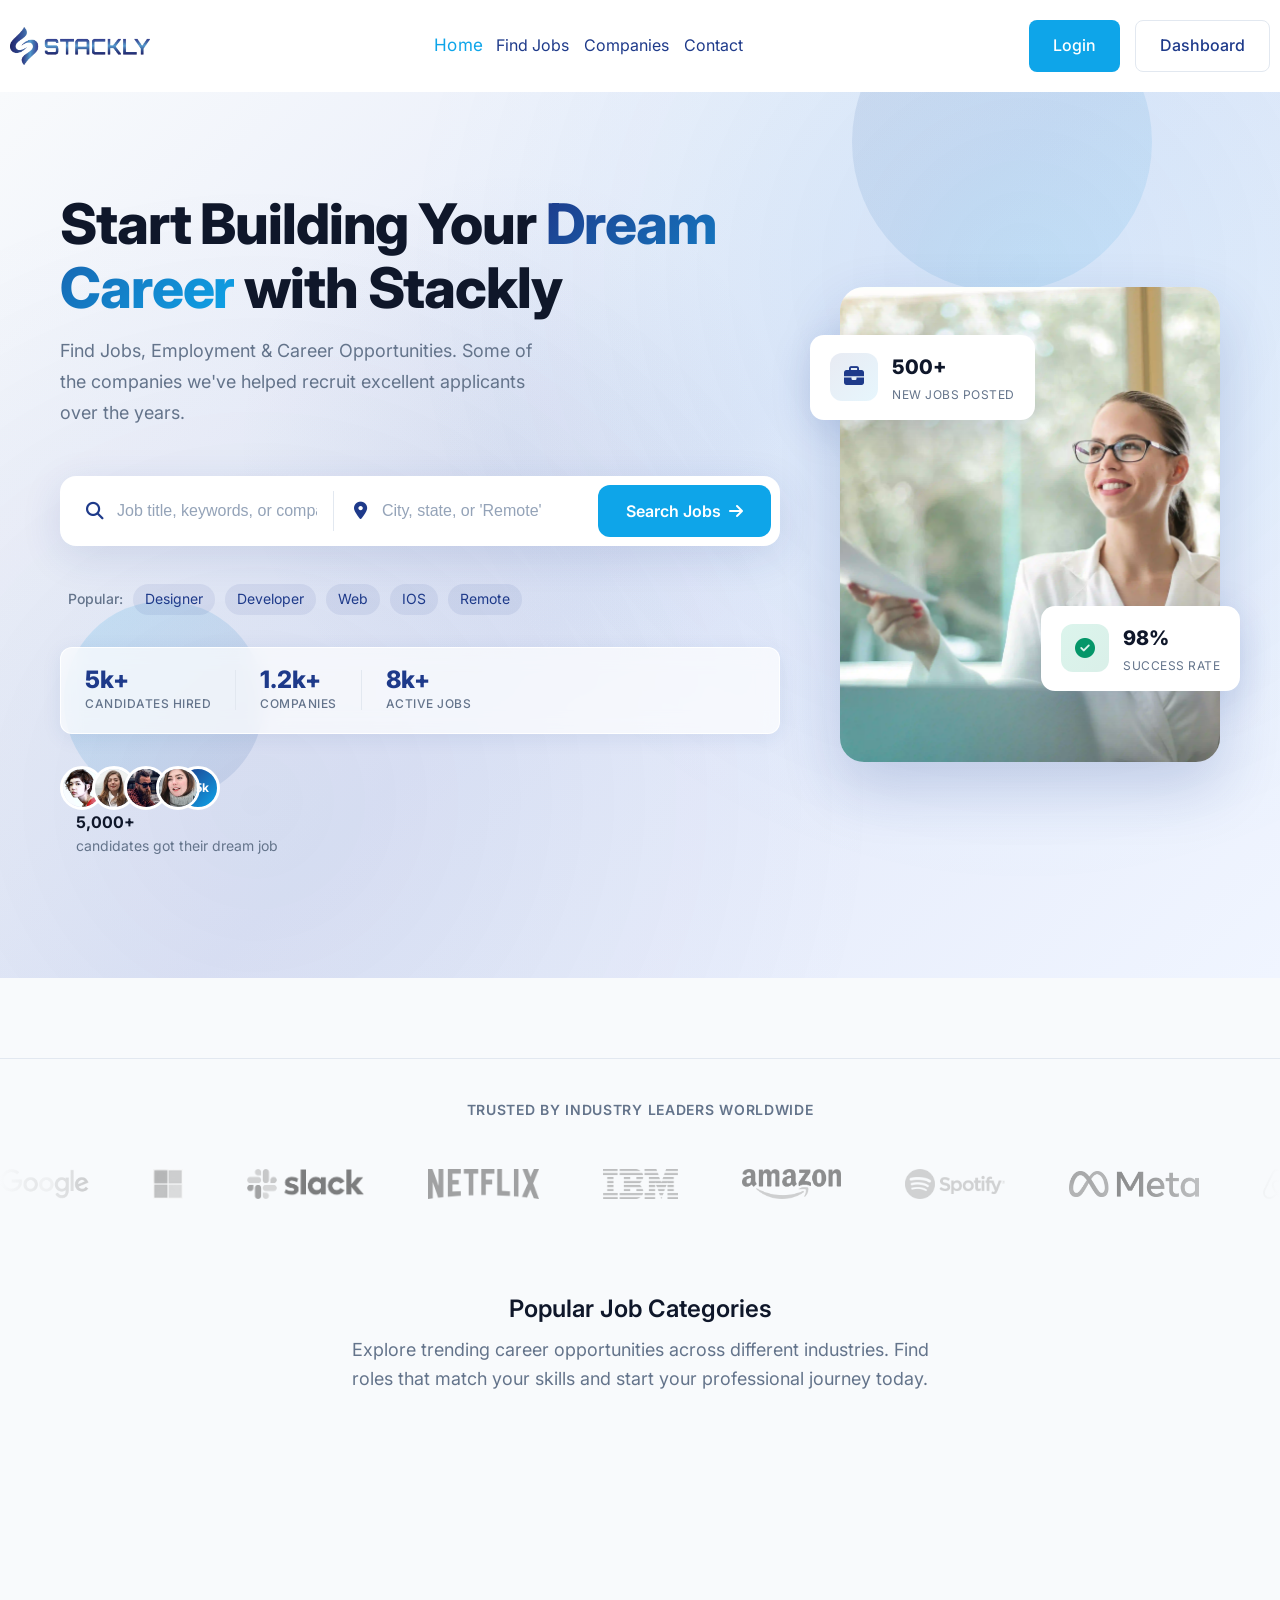
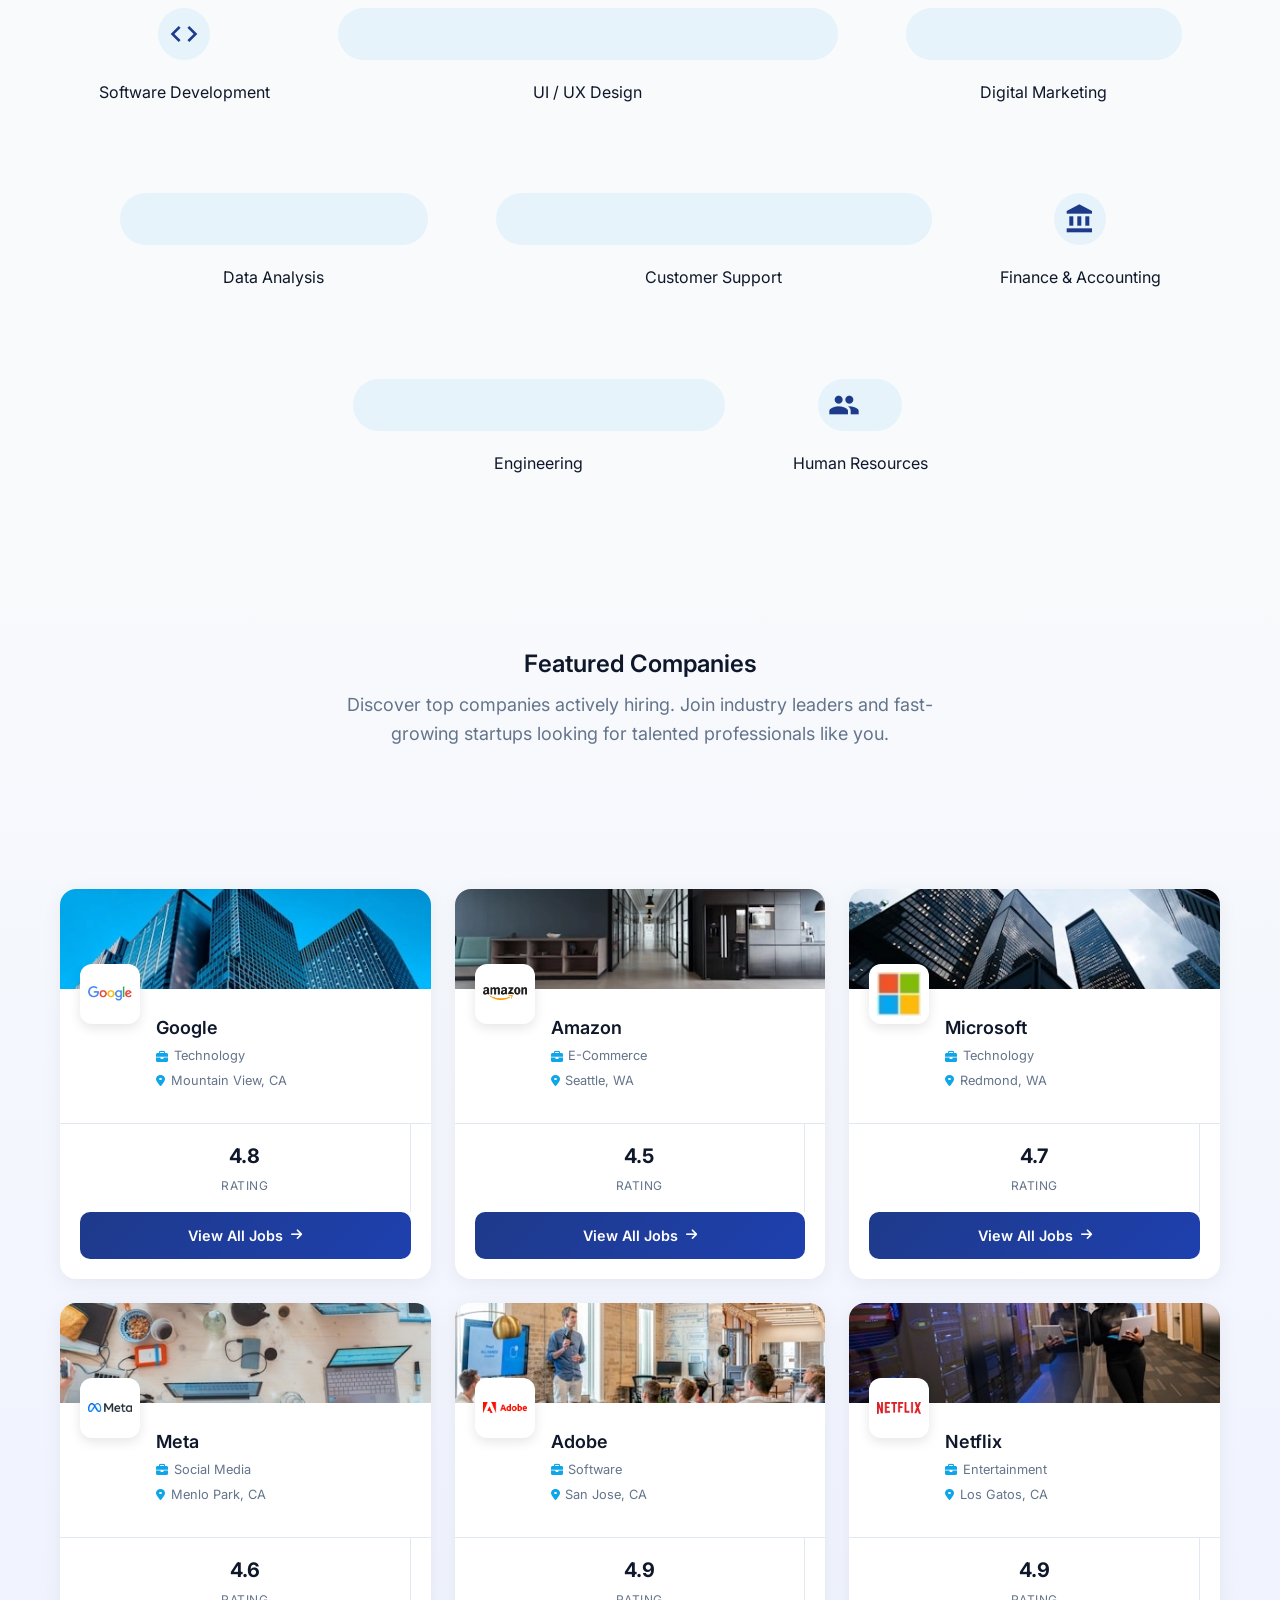
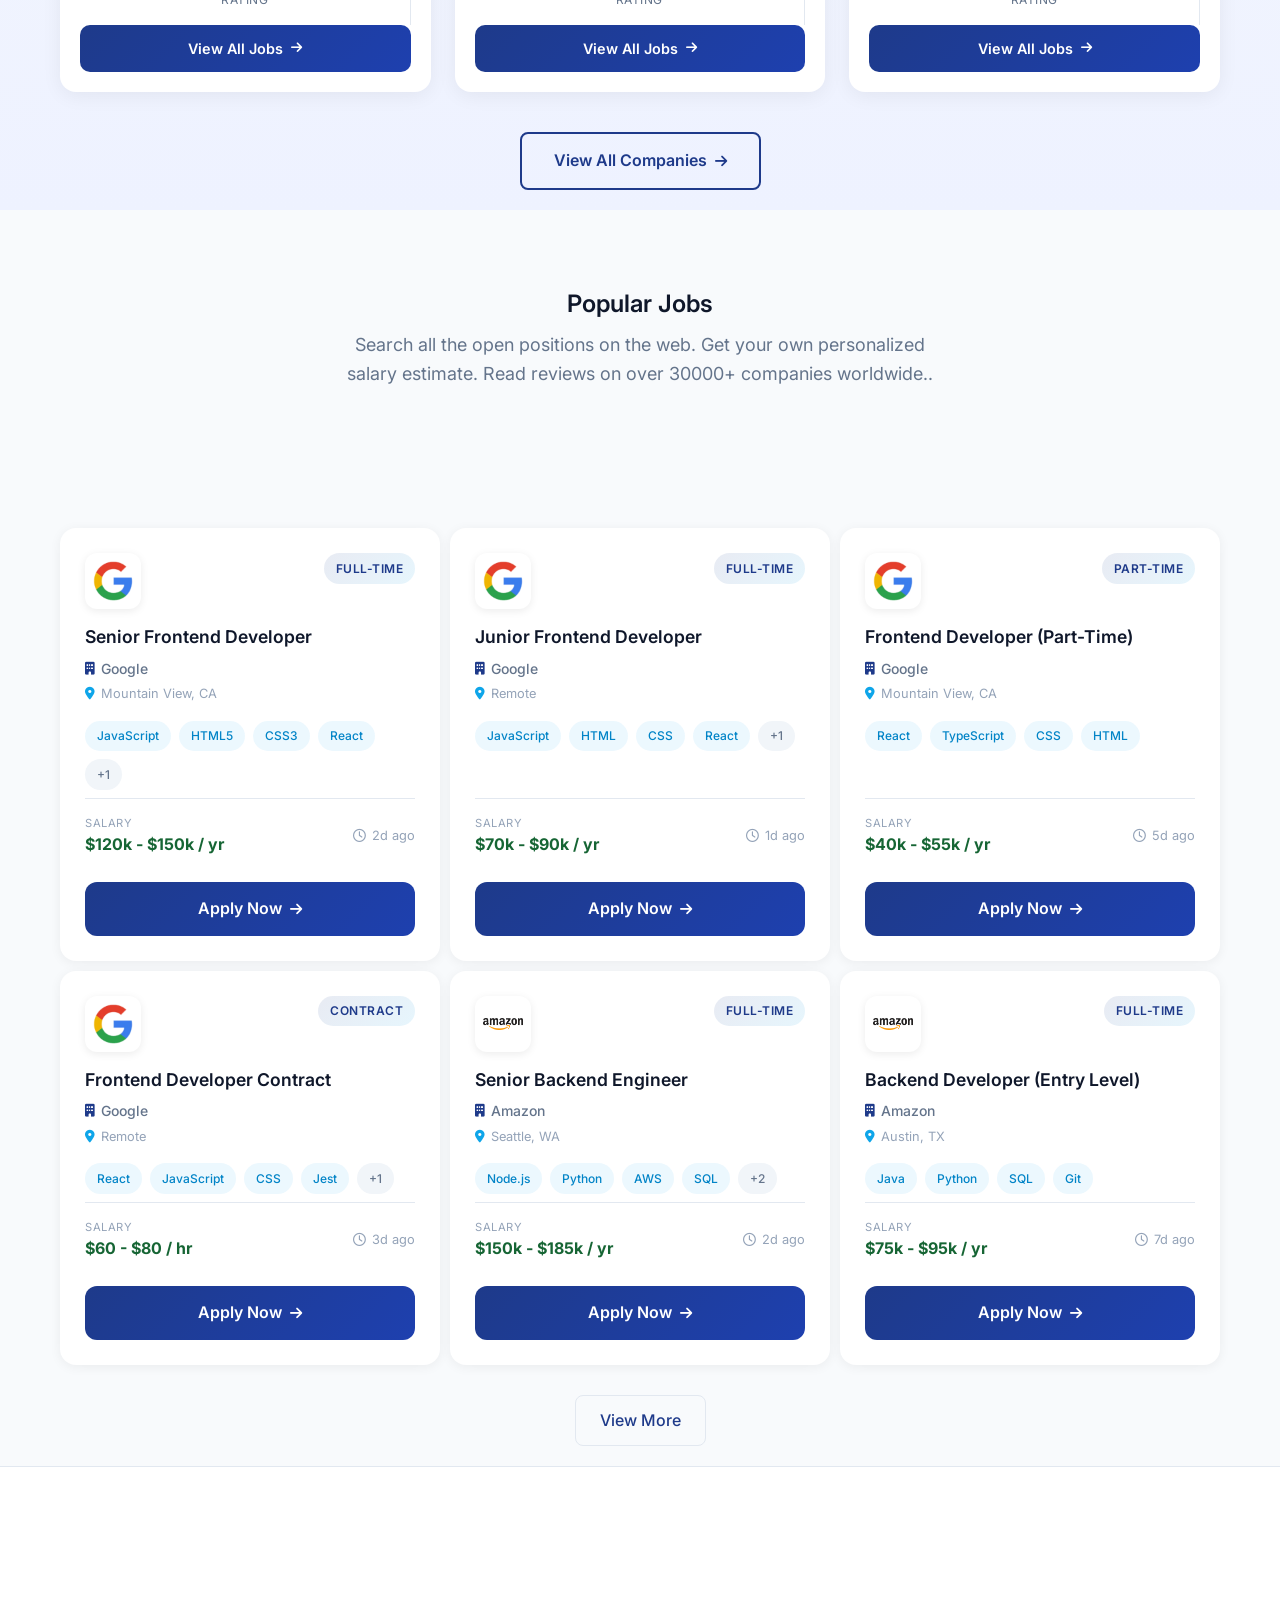
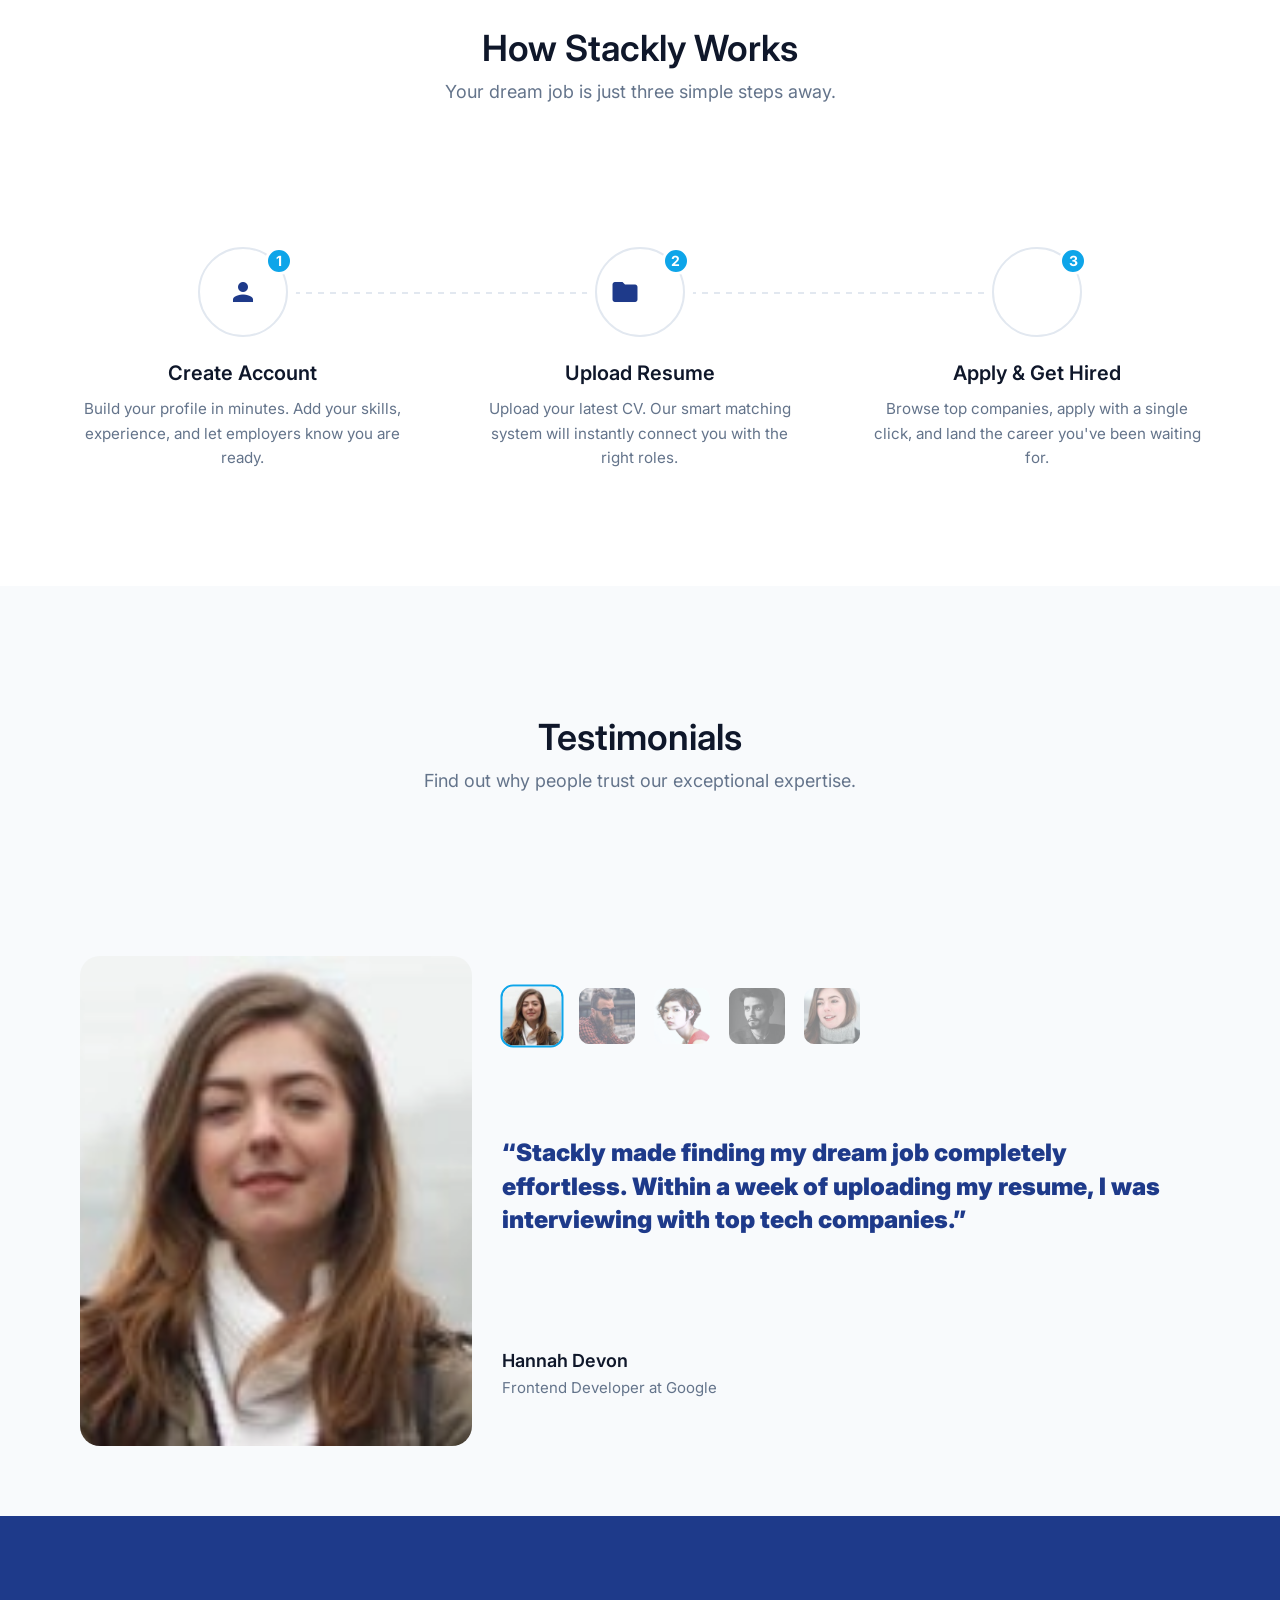
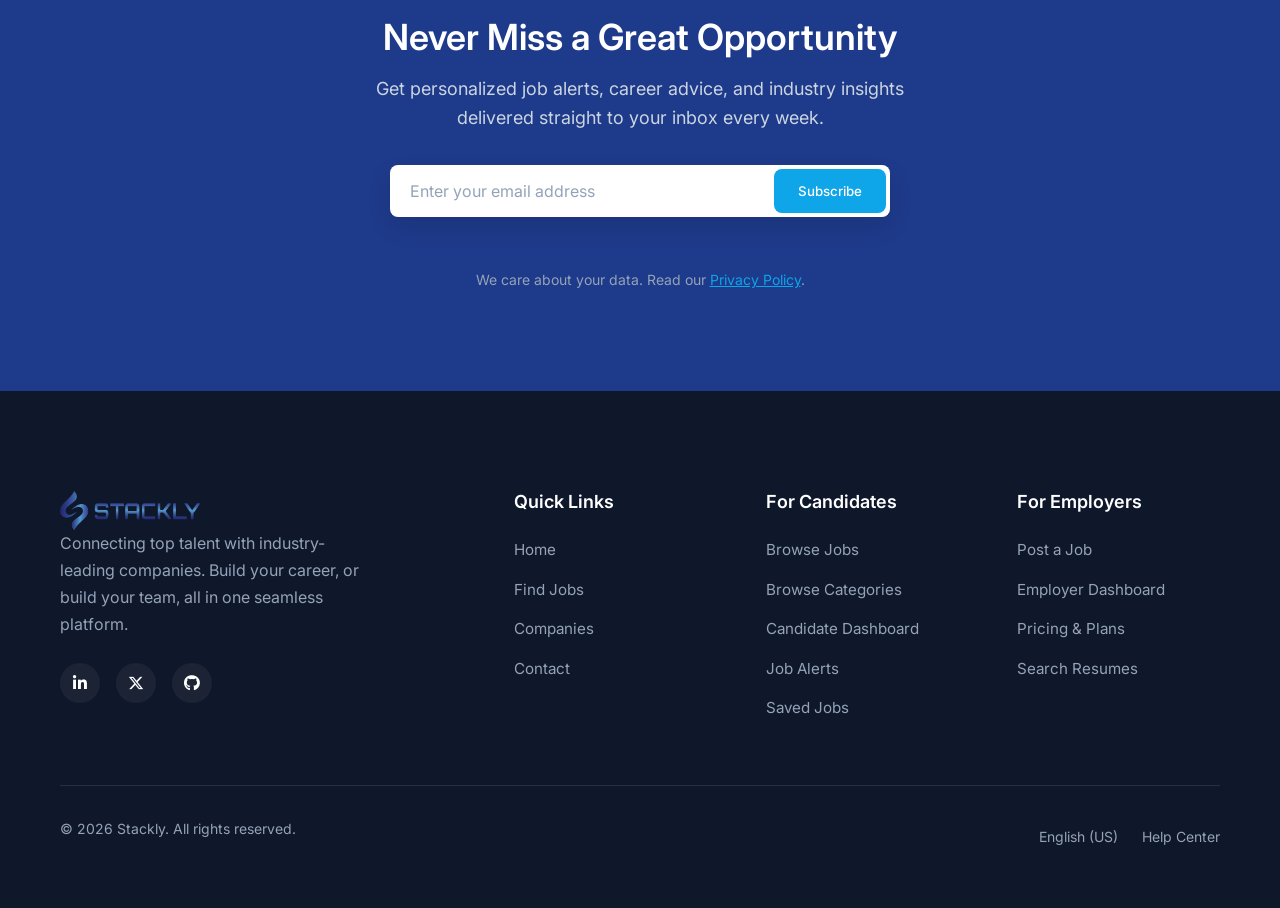
==== index.html @ f38fad1e "Created Homepage1" ====
<!DOCTYPE html>
<html lang="en">

<head>
    <meta charset="UTF-8">
    <meta name="viewport" content="width=device-width, initial-scale=1.0">
    <title>Home - Job Portal </title>
    <meta name="description" content="Stackly Job portal helps you to find your dream job" />
    <link rel="stylesheet" href="shared.css">
    <link rel="stylesheet" href="style.css">
    <link href="https://fonts.googleapis.com/icon?family=Material+Icons" rel="stylesheet">
    <link
        href="https://fonts.googleapis.com/css2?family=Inter:wght@300;400;500;600;700;800&family=Outfit:wght@400;600;700;800;900&display=swap"
        rel="stylesheet" />
    <link rel="stylesheet" href="https://cdnjs.cloudflare.com/ajax/libs/font-awesome/6.5.1/css/all.min.css">

</head>

<body>
    <header id="header">
        <div class="head-cls">
            <a href="index.html">
                <img src="./assets/Stackly-logo-Blue.webp" alt="Stackly Logo" class="logo">
            </a>
            <nav class="menu-items" id="navMenu">
                <a href="index.html" class="active">Home</a>
                <a href="jobs-listing.html">Find Jobs</a>
                <a href="Company-listing.html">Companies</a>
                <a href="contact.html">Contact</a>
                <div class="close-btn material-icons" id="closeMenu">close</div>
                <div class="head-btns mob-view">
                    <a href="login.html" class="btn btn-primary">Login</a>
                    <a href="dashboard.html" class="btn btn-outline">Dashboard</a>
                </div>
            </nav>
            <div class="head-btns">
                <a href="login.html" class="btn btn-primary">Login</a>
                <a href="dashboard.html" class="btn btn-outline">Dashboard</a>
            </div>
            <div class="hamburger" id="hamburger">
                <span class="material-icons">menu</span>
            </div>
        </div>
    </header>
    <section class="hero-section">
        <div class="hero-bg-pattern"></div>
        <div class="hero-floating-shapes">
            <div class="shape shape-1"></div>
            <div class="shape shape-2"></div>
            <div class="shape shape-3"></div>
        </div>

        <div class="container">
            <div class="hero-content">

                <div class="hero-text-slider" id="textSlider">
                    <div class="slide-text active">
                        <h1 class="hero-head">
                            Start Building Your <span class="text-gradient">Dream Career</span> with Stackly
                        </h1>
                        <p class="hero-desc">Find Jobs, Employment & Career Opportunities. Some of the companies we've
                            helped recruit excellent applicants over the years.</p>
                    </div>
                    <div class="slide-text">
                        <h1 class="hero-head">
                            Discover <span class="text-gradient">Top Companies</span> Hiring Right Now
                        </h1>
                        <p class="hero-desc">Connect with industry-leading brands and fast-growing startups looking for
                            talent exactly like yours.</p>
                    </div>
                    <div class="slide-text">
                        <h1 class="hero-head">
                            Embrace <span class="text-gradient">Remote Work</span> From Anywhere
                        </h1>
                        <p class="hero-desc">Explore thousands of fully remote opportunities and build a career that
                            fits your lifestyle perfectly.</p>
                    </div>
                </div>

                <div class="hero-search-wrapper">
                    <div class="hero-search-box">

                        <div class="search-field">
                            <span class="search-icon">
                                <i class="fas fa-search"></i>
                            </span>

                            <input type="text" id="keywordInput" placeholder="Job title, keywords, or company"
                                class="search-input">
                        </div>

                        <div class="search-divider"></div>

                        <div class="search-field location-field">
                            <span class="search-icon">
                                <i class="fas fa-map-marker-alt"></i>
                            </span>

                            <input type="text" id="locationInput" placeholder="City, state, or 'Remote'"
                                class="search-input">
                        </div>

                        <button class="btn btn-primary btn-search" id="searchBtn">
                            <span class="btn-text">Search Jobs</span>
                            <span class="btn-icon">
                                <i class="fas fa-arrow-right"></i>
                            </span>
                        </button>

                    </div>

                    <span class="error-message" id="searchError"></span>
                    <div class="hero-popular-search">
                        <span class="popular-label">Popular:</span>
                        <span class="popular-tag">Designer</span>
                        <span class="popular-tag">Developer</span>
                        <span class="popular-tag">Web</span>
                        <span class="popular-tag">IOS</span>
                        <span class="popular-tag">Remote</span>
                    </div>
                </div>

                <div class="hero-trust-stats">
                    <div class="trust-item">
                        <span class="trust-number">5k+</span>
                        <span class="trust-label">Candidates Hired</span>
                    </div>
                    <div class="trust-divider"></div>
                    <div class="trust-item">
                        <span class="trust-number">1.2k+</span>
                        <span class="trust-label">Companies</span>
                    </div>
                    <div class="trust-divider"></div>
                    <div class="trust-item">
                        <span class="trust-number">8k+</span>
                        <span class="trust-label">Active Jobs</span>
                    </div>
                </div>

                <div class="hero">
                    <div class="avatar-stack-candidates">
                        <img src="./assets/review1.webp" alt="Candidate" class="avatar-img">
                        <img src="./assets/review2.webp" alt="Candidate" class="avatar-img">
                        <img src="./assets/review3.webp" alt="Candidate" class="avatar-img">
                        <img src="./assets/review4.webp" alt="Candidate" class="avatar-img">
                        <div class="avatar-more">+5k</div>
                    </div>
                    <div class="candidate-info">
                        <span class="candidate-count">5,000+</span>
                        <span class="candidate-text">candidates got their dream job</span>
                    </div>
                </div>

            </div>

            <div class="hero-image-wrapper">
                <div class="hero-img-container" id="imgSlider">
                    <img src="./assets/hero1.webp" alt="Team collaborating" class="slide-img active" loading="lazy">
                    <img src="./assets/hero2.webp" alt="Professional working" class="slide-img" loading="lazy">
                    <img src="./assets/hero3.webp" alt="Remote workspace" class="slide-img" loading="lazy">
                </div>
                <div class="hero-card card-1">
                    <div class="card-icon"><i class="fas fa-briefcase"></i></div>
                    <div class="card-content">
                        <span class="card-value">500+</span>
                        <span class="card-label">New Jobs Posted</span>
                    </div>
                </div>
                <div class="hero-card card-2">
                    <div class="card-icon success"><i class="fas fa-check-circle"></i></div>
                    <div class="card-content">
                        <span class="card-value">98%</span>
                        <span class="card-label">Success Rate</span>
                    </div>
                </div>
            </div>

        </div>
    </section>

    <section class="trust-section">
        <p class="trust-title">Trusted by industry leaders worldwide</p>

        <div class="marquee-container">
            <div class="marquee-track">

                <div class="marquee-logos">
                    <img src="./assets/logo-google.webp" alt="Google">
                    <img src="./assets/logo-microsoft.webp" alt="Microsoft">
                    <img src="./assets/logo-slack.webp" alt="Slack">
                    <img src="./assets/logo-netfilx.webp" alt="Netflix">
                    <img src="./assets/logo-ibm.webp" alt="IBM">
                    <img src="./assets/logo-amazon.webp" alt="Amazon">
                    <img src="./assets/logo-spotify.webp" alt="Spotify">
                    <img src="./assets/logo-meta.webp" alt="Meta">
                    <img src="./assets/logo-airbnb.webp" alt="Airbnb">
                    <img src="./assets/logo-agobe.webp" alt="Adobe">
                </div>

                <div class="marquee-logos" aria-hidden="true">
                    <img src="./assets/logo-google.webp" alt="Google">
                    <img src="./assets/logo-microsoft.webp" alt="Microsoft">
                    <img src="./assets/logo-slack.webp" alt="Slack">
                    <img src="./assets/logo-netfilx.webp" alt="Netflix">
                    <img src="./assets/logo-ibm.webp" alt="IBM">
                    <img src="./assets/logo-amazon.webp" alt="Amazon">
                    <img src="./assets/logo-spotify.webp" alt="Spotify">
                    <img src="./assets/logo-meta.webp" alt="Meta">
                    <img src="./assets/logo-airbnb.webp" alt="Airbnb">
                    <img src="./assets/logo-agobe.webp" alt="Adobe">
                </div>

            </div>
        </div>
    </section>
    <section class="job-categories">
        <div class="container">
            <div class="section-header">
                <h1>Popular Job Categories</h1>
                <p>Explore trending career opportunities across different industries. Find roles that match your skills
                    and start your professional journey today.</p>
            </div>

            <div class="categories-container">

                <div class="category-card">
                    <span class="material-icons">code</span>
                    <div class="category-name">Software Development</div>
                </div>

                <div class="category-card">
                    <span class="material-icons">design_services</span>
                    <div class="category-name">UI / UX Design</div>
                </div>

                <div class="category-card">
                    <span class="material-icons">campaign</span>
                    <div class="category-name">Digital Marketing</div>
                </div>

                <div class="category-card">
                    <span class="material-icons">bar_chart</span>
                    <div class="category-name">Data Analysis</div>
                </div>

                <div class="category-card">
                    <span class="material-icons">support_agent</span>
                    <div class="category-name">Customer Support</div>
                </div>

                <div class="category-card">
                    <span class="material-icons">account_balance</span>
                    <div class="category-name">Finance & Accounting</div>
                </div>

                <div class="category-card">
                    <span class="material-icons">engineering</span>
                    <div class="category-name">Engineering</div>
                </div>

                <div class="category-card">
                    <span class="material-icons">groups</span>
                    <div class="category-name">Human Resources</div>
                </div>

            </div>
        </div>
    </section>
    <section class="featured-companies">
        <div class="container">
            <div class="section-header">
                <h1>Featured Companies</h1>
                <p>Discover top companies actively hiring. Join industry leaders and fast-growing startups looking for
                    talented professionals like you.</p>
            </div>

            <div class="companies-grid">
                <div class="company-card">
                    <div class="company-banner">
                        <img src="./assets/company1.webp" alt="Office">
                    </div>
                    <div class="company-info">
                        <div class="company-logo-large">
                            <img src="./assets/logo-google.webp" alt="Google">
                        </div>
                        <div class="company-details">
                            <h3>Google</h3>
                            <p class="company-industry"><i class="fas fa-briefcase"></i> Technology</p>
                            <p class="company-location"><i class="fas fa-map-marker-alt"></i> Mountain View, CA</p>
                        </div>
                    </div>
                    <div class="company-stats">
                        <div class="stat">
                            <span class="stat-value">4.8</span>
                            <span class="stat-label">Rating</span>
                        </div>
                    </div>
                    <a href="company.html?company=Google" class="btn-view-jobs" data-company="Google">View All Jobs <i
                            class="fas fa-arrow-right"></i></a>
                </div>

                <div class="company-card">
                    <div class="company-banner">
                        <img src="./assets/company2.webp" alt="Office">
                    </div>
                    <div class="company-info">
                        <div class="company-logo-large">
                            <img src="./assets/logo-amazon.webp" alt="Amazon">
                        </div>
                        <div class="company-details">
                            <h3>Amazon</h3>
                            <p class="company-industry"><i class="fas fa-briefcase"></i> E-Commerce</p>
                            <p class="company-location"><i class="fas fa-map-marker-alt"></i> Seattle, WA</p>
                        </div>
                    </div>
                    <div class="company-stats">
                        <div class="stat">
                            <span class="stat-value">4.5</span>
                            <span class="stat-label">Rating</span>
                        </div>
                    </div>
                    <a href="company.html?company=Amazon" class="btn-view-jobs" data-company="Amazon">View All Jobs <i
                            class="fas fa-arrow-right"></i></a>
                </div>

                <div class="company-card">
                    <div class="company-banner">
                        <img src="./assets/company3.webp" alt="Office">
                    </div>
                    <div class="company-info">
                        <div class="company-logo-large">
                            <img src="./assets/logo-microsoft.webp" alt="Microsoft">
                        </div>
                        <div class="company-details">
                            <h3>Microsoft</h3>
                            <p class="company-industry"><i class="fas fa-briefcase"></i> Technology</p>
                            <p class="company-location"><i class="fas fa-map-marker-alt"></i> Redmond, WA</p>
                        </div>
                    </div>
                    <div class="company-stats">
                        <div class="stat">
                            <span class="stat-value">4.7</span>
                            <span class="stat-label">Rating</span>
                        </div>
                    </div>
                    <a href="company.html?company=Microsoft" class="btn-view-jobs" data-company="Microsoft">View All
                        Jobs <i class="fas fa-arrow-right"></i></a>
                </div>

                <div class="company-card">
                    <div class="company-banner">
                        <img src="./assets/company4.webp" alt="Office">
                    </div>
                    <div class="company-info">
                        <div class="company-logo-large">
                            <img src="./assets/logo-meta.webp" alt="Meta">
                        </div>
                        <div class="company-details">
                            <h3>Meta</h3>
                            <p class="company-industry"><i class="fas fa-briefcase"></i> Social Media</p>
                            <p class="company-location"><i class="fas fa-map-marker-alt"></i> Menlo Park, CA</p>
                        </div>
                    </div>
                    <div class="company-stats">
                        <div class="stat">
                            <span class="stat-value">4.6</span>
                            <span class="stat-label">Rating</span>
                        </div>
                    </div>
                    <a href="company.html?company=Meta" class="btn-view-jobs" data-company="Meta">View All Jobs <i
                            class="fas fa-arrow-right"></i></a>
                </div>

                <div class="company-card">
                    <div class="company-banner">
                        <img src="./assets/company5.webp" alt="Office">
                    </div>
                    <div class="company-info">
                        <div class="company-logo-large">
                            <img src="./assets/logo-agobe.webp" alt="Adobe">
                        </div>
                        <div class="company-details">
                            <h3>Adobe</h3>
                            <p class="company-industry"><i class="fas fa-briefcase"></i> Software</p>
                            <p class="company-location"><i class="fas fa-map-marker-alt"></i> San Jose, CA</p>
                        </div>
                    </div>
                    <div class="company-stats">
                        <div class="stat">
                            <span class="stat-value">4.9</span>
                            <span class="stat-label">Rating</span>
                        </div>
                    </div>
                    <a href="company.html?company=Adobe" class="btn-view-jobs" data-company="Adobe">View All Jobs <i
                            class="fas fa-arrow-right"></i></a>
                </div>

                <div class="company-card">
                    <div class="company-banner">
                        <img src="./assets/company6.webp" alt="Office">
                    </div>
                    <div class="company-info">
                        <div class="company-logo-large">
                            <img src="./assets/logo-netfilx.webp" alt="Netflix">
                        </div>
                        <div class="company-details">
                            <h3>Netflix</h3>
                            <p class="company-industry"><i class="fas fa-briefcase"></i> Entertainment</p>
                            <p class="company-location"><i class="fas fa-map-marker-alt"></i> Los Gatos, CA</p>
                        </div>
                    </div>
                    <div class="company-stats">
                        <div class="stat">
                            <span class="stat-value">4.9</span>
                            <span class="stat-label">Rating</span>
                        </div>
                    </div>
                    <a href="company.html?company=Netflix" class="btn-view-jobs" data-company="Netflix">View All Jobs <i
                            class="fas fa-arrow-right"></i></a>
                </div>
            </div>
            <div class="section-cta">
                <a href="Company-listing.html" class="btn btn-outline btn-lg">View All Companies <i
                        class="fas fa-arrow-right"></i></a>
            </div>
        </div>
    </section>

    <section class="pop-jobs">
        <div class="container">
            <div class="section-header">
                <h1>Popular Jobs</h1>
                <p>Search all the open positions on the web. Get your own personalized salary estimate. Read reviews on
                    over 30000+ companies worldwide..</p>
            </div>
            <div class="jobs-container">
                <div class="job-grid" id="jobListingsContainer">

                </div>
                <a href="jobs-listing.html" class="btn btn-outline">View More</a>
            </div>
        </div>
    </section>
    <section class="how-it-works-section">
        <div class="container">

            <div class="section-header text-center">
                <h2>How Stackly Works</h2>
                <p>Your dream job is just three simple steps away.</p>
            </div>

            <div class="process-grid">

                <div class="process-step">
                    <div class="step-icon-wrapper">
                        <div class="step-number">1</div>
                        <div class="step-icon">
                            <span class="material-icons">person</span>

                        </div>
                    </div>
                    <h3 class="step-title">Create Account</h3>
                    <p class="step-desc">Build your profile in minutes. Add your skills, experience, and let employers
                        know you are ready.</p>
                </div>

                <div class="process-step">
                    <div class="step-icon-wrapper">
                        <div class="step-number">2</div>
                        <div class="step-icon">
                            <span class="material-icons">drive_folder_upload</span>

                        </div>
                    </div>
                    <h3 class="step-title">Upload Resume</h3>
                    <p class="step-desc">Upload your latest CV. Our smart matching system will instantly connect you
                        with the right roles.</p>
                </div>

                <div class="process-step">
                    <div class="step-icon-wrapper">
                        <div class="step-number">3</div>
                        <div class="step-icon">
                            <span class="material-icons">celebration</span>
                        </div>
                    </div>
                    <h3 class="step-title">Apply & Get Hired</h3>
                    <p class="step-desc">Browse top companies, apply with a single click, and land the career you've
                        been waiting for.</p>
                </div>

            </div>
        </div>
    </section>
    <section class="testimonial">
        <div class="container">
            <div class="section-header text-center">
                <h2>Testimonials</h2>
                <p>Find out why people trust our exceptional expertise.</p>
            </div>
            <div class="testimonial-container">
                <div class="testimonial-image-col">
                    <img src="" alt="Selected Person" id="main-testimonial-img">
                </div>
                <div class="testimonial-content">
                    <div class="testimonial-avatars">
                        <img src="./assets/review2.webp" alt="Person 1" class="avatar active" data-index="0">
                        <img src="./assets/review3.webp" alt="Person 2" class="avatar" data-index="1">
                        <img src="./assets/review1.webp" alt="Person 3" class="avatar" data-index="2">
                        <img src="./assets/review5.webp" alt="Person 4" class="avatar" data-index="3">
                        <img src="./assets/review4.webp" alt="Person 5" class="avatar" data-index="4">
                    </div>
                    <div class="testimonial-text-col">
                        <blockquote id="testimonial-quote">
                        </blockquote>
                        <div class="testimonial-author">
                            <h4 id="author-name"></h4>
                            <p id="author-role"></p>
                        </div>
                    </div>
                </div>
            </div>
        </div>
    </section>
    <section class="newsletter-section">
        <div class="container newsletter-container">
            <div class="newsletter-content">
                <h2>Never Miss a Great Opportunity</h2>
                <p>Get personalized job alerts, career advice, and industry insights delivered straight to your inbox
                    every week.</p>

                <form id="newsletterForm" class="newsletter-form" novalidate>
                    <div class="input-group">
                        <input type="email" id="newsletterEmail" class="form-control"
                            placeholder="Enter your email address" autocomplete="email">
                        <button type="submit" class="btn btn-primary">Subscribe</button>
                    </div>
                    <span id="newsletterMessage" class="validation-message"></span>
                </form>

                <p class="privacy-note">We care about your data. Read our <a href="404page.html">Privacy Policy</a>.</p>
            </div>
        </div>
    </section>
    <footer class="site-footer">
        <div class="container">
            <div class="footer-grid">

                <div class="footer-brand-col">
                    <img src="./assets/Stackly-logo-Blue.webp" alt="Logo" class="logo">
                    <p class="footer-bio">
                        Connecting top talent with industry-leading companies. Build your career, or build your team,
                        all in one seamless platform.
                    </p>
                    <div class="social-links">
                        <a href="404page.html" aria-label="LinkedIn" class="social-icon">
                            <i class="fa-brands fa-linkedin-in"></i>
                        </a>
                        <a href="404page.html" aria-label="Twitter" class="social-icon">
                            <i class="fa-brands fa-x-twitter"></i>
                        </a>
                        <a href="404page.html" aria-label="GitHub" class="social-icon">
                            <i class="fa-brands fa-github"></i>
                        </a>
                    </div>
                </div>
                <div class="footer-links-col">
                    <h4 class="footer-title">Quick Links</h4>
                    <ul class="footer-list">
                        <li><a href="index.html">Home</a></li>
                        <li><a href="jobs-listing.html">Find Jobs</a></li>
                        <li><a href="Company-listing.html">Companies</a></li>
                        <li><a href="contact.html">Contact</a></li>
                    </ul>
                </div>
                <div class="footer-links-col">
                    <h4 class="footer-title">For Candidates</h4>
                    <ul class="footer-list">
                        <li><a href="jobs.html">Browse Jobs</a></li>
                        <li><a href="404page.html">Browse Categories</a></li>
                        <li><a href="404page.html">Candidate Dashboard</a></li>
                        <li><a href="404page.html">Job Alerts</a></li>
                        <li><a href="404page.html">Saved Jobs</a></li>
                    </ul>
                </div>

                <div class="footer-links-col">
                    <h4 class="footer-title">For Employers</h4>
                    <ul class="footer-list">
                        <li><a href="404page.html">Post a Job</a></li>
                        <li><a href="404page.html">Employer Dashboard</a></li>
                        <li><a href="404page.html">Pricing & Plans</a></li>
                        <li><a href="404page.html">Search Resumes</a></li>
                    </ul>
                </div>
            </div>
            <div class="footer-bottom">
                <p>&copy; 2026 Stackly. All rights reserved.</p>
                <div class="footer-bottom-links">
                    <a href="404page.html">English (US)</a>
                    <a href="404page.html">Help Center</a>
                </div>
            </div>
        </div>
    </footer>
    <script src="script.js"></script>
    <script>
        document.addEventListener("DOMContentLoaded", () => {
            const textSlides = document.querySelectorAll('.slide-text');
            const imgSlides = document.querySelectorAll('.slide-img');
            let currentSlide = 0;
            const slideInterval = 4000;

            function nextSlide() {
                textSlides[currentSlide].classList.remove('active');
                imgSlides[currentSlide].classList.remove('active');
                currentSlide = (currentSlide + 1) % textSlides.length;
                textSlides[currentSlide].classList.add('active');
                imgSlides[currentSlide].classList.add('active');
            }

            setInterval(nextSlide, slideInterval);
        });
        document.addEventListener('DOMContentLoaded', () => {

            const jobContainer = document.getElementById('jobListingsContainer');
            if (!jobContainer) return;
            const urlParams = new URLSearchParams(window.location.search);
            const companyFilter = urlParams.get('company');

            loadJobs(companyFilter);

            async function loadJobs(company) {

                try {

                    const response = await fetch('./jobs.json');

                    if (!response.ok) {
                        throw new Error("Failed to load jobs.json");
                    }

                    let jobs = await response.json();

                    if (company) {
                        jobs = jobs.filter(job => job.company.toLowerCase() === company.toLowerCase());

                        if (jobs.length > 0) {
                            document.querySelector('.pop-jobs .section-header h1').textContent = `Jobs at ${company}`;
                            document.querySelector('.pop-jobs .section-header p').textContent = `Showing ${jobs.length} job${jobs.length !== 1 ? 's' : ''} at ${company}`;
                        }
                    }

                    jobContainer.innerHTML = '';

                    if (jobs.length === 0) {
                        jobContainer.innerHTML = '<p class="no-jobs-message">No jobs found for this company.</p>';
                        return;
                    }
                    const recentJobs = jobs.slice(0, 6);

                    recentJobs.forEach(job => {

                        const tags = job.tags || job.skills || [];

                        const tagsHTML = tags.slice(0, 4).map(tag =>
                            `<span class="skill-tag">${tag}</span>`
                        ).join('');

                        const cardHTML = `
                <div class="job-card-new">
                    <div class="card-header">
                        <div class="company-logo-wrapper">
                            <img src="${job.logo}" alt="${job.company}" class="company-logo">
                        </div>
                        <div class="job-type-badge">${job.type || 'Full-Time'}</div>
                    </div>
                    
                    <div class="card-body">
                        <h3 class="job-title">
                            <a href="job-desc.html?id=${job.id}">${job.title}</a>
                        </h3>
                        <p class="company-name">
                            <i class="fas fa-building"></i> ${job.company}
                        </p>
                        <p class="job-location">
                            <i class="fas fa-map-marker-alt"></i> ${job.location}
                        </p>
                        
                        <div class="skills-row">
                            ${tagsHTML}
                            ${tags.length > 4 ? `<span class="skill-tag skill-more">+${tags.length - 4}</span>` : ''}
                        </div>
                    </div>
                    
                    <div class="card-footer">
                        <div class="salary-wrapper">
                            <span class="salary-label">Salary</span>
                            <span class="salary-value">${job.salary}</span>
                        </div>
                        <div class="job-meta-info">
                            <span class="posted-time"><i class="far fa-clock"></i> ${job.posted ? job.posted + 'd ago' : 'Recently'}</span>
                        </div>
                    </div>
                    
                    <a href="job-desc.html?id=${job.id}" class="btn-apply-card">
                        Apply Now <i class="fas fa-arrow-right"></i>
                    </a>
                </div>
                `;

                        jobContainer.insertAdjacentHTML('beforeend', cardHTML);

                    });

                } catch (error) {

                    console.error('Error loading jobs:', error);

                    jobContainer.innerHTML =
                        `<p class="error-msg">⚠ Unable to load jobs. Please try again later.</p>`;

                }

            }
            document.getElementById("searchBtn").addEventListener("click", function () {

                const keyword = document.getElementById("keywordInput").value.trim();
                const location = document.getElementById("locationInput").value.trim();
                const error = document.getElementById("searchError");

                error.textContent = "";

                if (keyword === "" && location === "") {
                    error.textContent = "Please enter a job title or location.";
                    return;
                }

                const params = new URLSearchParams();

                if (keyword) {
                    params.append("keyword", keyword);
                }

                if (location) {
                    params.append("location", location);
                }

                window.location.href = "jobs-listing.html?" + params.toString();
            });
        });
        document.addEventListener('DOMContentLoaded', () => {
            const testimonials = [
                {
                    largeImg: './assets/review2.webp',
                    quote: '“Stackly made finding my dream job completely effortless. Within a week of uploading my resume, I was interviewing with top tech companies.”',
                    name: 'Hannah Devon',
                    role: 'Frontend Developer at Google'
                },
                {
                    largeImg: './assets/review3.webp',
                    quote: '“We used to struggle to find qualified candidates. Since we started posting our open roles here, our hiring time has been cut in half.”',
                    name: 'Mark Henderson',
                    role: 'Talent Acquisition Lead, InnovateTech'
                },
                {
                    largeImg: './assets/review1.webp',
                    quote: '“The smart matching system is incredible. It instantly connected me with fully remote opportunities that perfectly fit my skill set.”',
                    name: 'Sarah Jenkins',
                    role: 'Remote UI/UX Designer'
                },
                {
                    largeImg: './assets/review5.webp',
                    quote: '“The quality of applicants we receive through this platform is unmatched. It is our go-to solution for building out our engineering teams.”',
                    name: 'David Chen',
                    role: 'VP of Engineering, Apex Solutions'
                },
                {
                    largeImg: './assets/review4.webp',
                    quote: '“I transitioned into a totally new industry seamlessly thanks to their job alerts. I highly recommend this portal to any job seeker.”',
                    name: 'Michelle Dubois',
                    role: 'Data Analyst at Spotify'
                }
            ];

            const avatars = document.querySelectorAll('.avatar');
            const mainImg = document.getElementById('main-testimonial-img');
            const quote = document.getElementById('testimonial-quote');
            const name = document.getElementById('author-name');
            const role = document.getElementById('author-role');

            let currentIndex = 0;
            let autoPlayTimer;
            const slideDuration = 5000;

            function updateTestimonial(index) {
                currentIndex = parseInt(index);
                const data = testimonials[currentIndex];
                mainImg.style.opacity = 0;
                setTimeout(() => {
                    mainImg.src = data.largeImg;
                    mainImg.alt = data.name;
                    mainImg.style.opacity = 1;
                }, 200);

                quote.textContent = data.quote;
                name.textContent = data.name;
                role.textContent = data.role;

                avatars.forEach(avatar => avatar.classList.remove('active'));
                if (avatars[currentIndex]) {
                    avatars[currentIndex].classList.add('active');
                }
            }

            function startAutoPlay() {
                autoPlayTimer = setInterval(() => {
                    let nextIndex = (currentIndex + 1) % testimonials.length;
                    updateTestimonial(nextIndex);
                }, slideDuration);
            }

            function resetAutoPlay() {
                clearInterval(autoPlayTimer);
                startAutoPlay();
            }

            avatars.forEach(avatar => {
                avatar.addEventListener('click', function () {
                    const index = this.getAttribute('data-index');
                    updateTestimonial(index);
                    resetAutoPlay();
                });
            });

            if (testimonials.length > 0 && mainImg) {
                updateTestimonial(0);
                startAutoPlay();
            }
        });
        document.addEventListener('DOMContentLoaded', () => {
            const form = document.getElementById('newsletterForm');
            const emailInput = document.getElementById('newsletterEmail');
            const messageEl = document.getElementById('newsletterMessage');
            const emailRegex = /^[^\s@]+@[^\s@]+\.[^\s@]+$/;

            form.addEventListener('submit', (e) => {
                e.preventDefault();

                const emailValue = emailInput.value.trim();
                if (emailValue === '') {
                    showMessage('Please enter an email address.', 'error');
                    return;
                }
                if (!emailRegex.test(emailValue)) {
                    showMessage('Please enter a valid email address.', 'error');
                    return;
                }

                showMessage('Subscribing...', 'success');

                setTimeout(() => {
                    window.location.href = '404page.html';
                    form.reset();

                    setTimeout(() => {
                        messageEl.classList.remove('show');
                    }, 4000);

                }, 1000);
            });

            function showMessage(text, type) {
                messageEl.textContent = text;
                messageEl.className = 'validation-message show';
                messageEl.classList.add(type);
            }
            emailInput.addEventListener('input', () => {
                if (messageEl.classList.contains('error')) {
                    messageEl.classList.remove('show');
                }
            });
        });
    </script>
</body>

</html>
---- shared.css ----
@import url('https://fonts.googleapis.com/css2?family=Inter:wght@300;400;500;600;700&display=swap');

 :root {
     --color-primary: #1E3A8A;
     --color-primary-hover: #1E40AF;
     --color-accent: #0EA5E9;
     --color-accent-hover: #0284C7;
     --color-text-main: #0F172A;
     --color-text-muted: #64748B;
     --color-bg-body: #F8FAFC;
     --color-bg-surface: #FFFFFF;
     --color-border: #E2E8F0;
     --color-success-bg: #DCFCE7;
     --color-success-text: #166534;
     --color-remote-bg: #F3E8FF;
     --color-remote-text: #6B21A8;
     --font-family-base: 'Inter', system-ui, -apple-system, sans-serif;
     --font-size-base: 16px;
     --radius-sm: 4px;
     --radius-md: 8px;
     --radius-lg: 12px;
     --radius-pill: 9999px;
     --shadow-sm: 0 1px 2px 0 rgba(0, 0, 0, 0.05);
     --shadow-md: 0 4px 6px -1px rgba(0, 0, 0, 0.05), 0 2px 4px -1px rgba(0, 0, 0, 0.03);
     --shadow-hover: 0 10px 15px -3px rgba(0, 0, 0, 0.05), 0 4px 6px -2px rgba(0, 0, 0, 0.025);
     --transition-base: all 0.2s ease-in-out;
     --hover-dim-neutral-light: #F1F5F9;
     --hover-dim-neutral-dark: rgba(15, 23, 42, 0.04);
     --hover-dim-primary: rgba(30, 58, 138, 0.06);
     --hover-dim-accent: rgba(14, 165, 233, 0.08);
     --hover-dim-success: rgba(16, 185, 129, 0.08);
     --hover-dim-danger: rgba(239, 68, 68, 0.08);
     --hover-dim-special: rgba(139, 92, 246, 0.08);
 }

 *,
 *::before,
 *::after {
     box-sizing: border-box;
     margin: 0;
     padding: 0;
 }

 body {
     font-family: var(--font-family-base);
     font-size: var(--font-size-base);
     color: var(--color-text-muted);
     background-color: var(--color-bg-body);
     line-height: 1.6;
     -webkit-font-smoothing: antialiased;
     -moz-osx-font-smoothing: grayscale;
     overflow-x: hidden;
 }

 h1,
 h2,
 h3,
 h4,
 h5,
 h6 {
     color: var(--color-text-main);
     font-weight: 600;
     line-height: 1.2;
     margin-bottom: 0.5em;
 }

 p {
     margin-bottom: 1rem;
 }

 a {
     color: var(--color-accent);
     text-decoration: none;
     transition: var(--transition-base);
 }

 a:hover {
     color: var(--color-accent-hover);
 }

 img {
     display: block;
     max-width: 100%;
     height: auto;
 }

 ul,
 ol {
     list-style: none;
 }

 .material-icons {
     transition: all 0.3s ease;
 }

 .btn {
     display: inline-flex;
     align-items: center;
     justify-content: center;
     padding: 0.75rem 1.5rem;
     font-weight: 500;
     border-radius: var(--radius-md);
     border: none;
     cursor: pointer;
     transition: var(--transition-base);
     font-family: var(--font-family-base);
     text-decoration: none;
 }

 .btn-primary {
     background-color: var(--color-accent);
     color: #FFFFFF;
 }

 .btn-primary:hover {
     color: white;
     background-color: var(--color-accent-hover);
     transform: translateY(-1px);
     box-shadow: var(--shadow-md);
 }

 .btn-outline {
     background-color: transparent;
     color: var(--color-primary);
     border: 1px solid var(--color-border);
     width: fit-content;
 }

 .btn-outline:hover {
     border-color: var(--color-primary);
     background-color: var(--color-bg-body);
 }

 .form-control {
     width: 100%;
     padding: 0.75rem 1rem;
     font-family: var(--font-family-base);
     font-size: 1rem;
     color: var(--color-text-main);
     background-color: var(--color-bg-surface);
     border: 1px solid var(--color-border);
     border-radius: var(--radius-md);
     transition: var(--transition-base);
     outline: none;
 }

 .form-control::placeholder {
     color: #94A3B8;
 }

 .form-control:focus {
     border-color: var(--color-accent);
     box-shadow: 0 0 0 3px rgba(14, 165, 233, 0.15);
 }

 .container {
     max-width: 1200px;
     margin: auto;
     padding: 20px;
 }

 #header {
     transition: all 0.5s ease-in;
     background-color: var(--color-bg-surface);
 }

 #header.fixed {
     position: fixed;
     top: 0;
     width: 100%;
     z-index: 100;
     border-bottom: 2px solid var(--color-border);
     animation: FadeDown 0.5s ease forwards;
 }

 @keyframes FadeDown {
     from {
         opacity: 0;
         transform: translateY(-30px);
     }

     to {
         opacity: 1;
         transform: translateY(0);
     }
 }

 #header.fixed .head-cls {
     justify-content: space-around;
 }

 .head-cls {
     display: flex;
     flex-direction: row;
     width: 100%;
     align-items: center;
     justify-content: space-between;
     padding: 20px 10px;
 }

 .logo {
     width: 140px;
 }

 .menu-items {
     display: flex;
     flex-direction: row;
     gap: 15px;
     align-items: center;
 }

 .menu-items a {
     color: var(--color-primary);
 }

 .menu-items a:hover {
     color: var(--color-accent);
     transform: scale(1.05);
 }

 .head-cls .active {
     color: var(--color-accent);
     transform: scale(1.07);
 }

 .head-btns{
    display: flex;
    flex-direction: row;
    gap: 15px;
 }

 .mob-view {
     display: none;
 }

 @media (max-width:768px) {
     .menu-items {
         display: none;

     }

     .head-btn {
         display: none;
     }
 }

 .hamburger {
     display: none;
     cursor: pointer;
 }

 .nav-items .close-btn {
     display: none;
 }

 .close-btn {
     position: fixed;
     top: 30px;
     right: 30px;
     font-size: 36px;
     color: #fff;
     cursor: pointer;
     z-index: 1001;
     display: none !important;
 }

 header,
 .header-items {
     overflow: visible !important;
 }

 @media (max-width: 768px) {
     .ham-btn {
         display: block !important;
     }

     .head-logo {
         z-index: 10000;
     }

     .menu-items {
         position: fixed;
         inset: 0;
         width: 100vw;
         height: 100vh;
         background: var(--color-primary-hover);
         display: flex !important;
         flex-direction: column;
         align-items: center;
         justify-content: center;
         gap: 28px;
         transform: translateY(-100%);
         transition: transform 0.4s ease;
         z-index: 9999;
     }

     .menu-items.active {
         transform: translateY(0);
         color: white !important;
     }

     .menu-items a {
         color: var(--color-bg-body);
         font-size: 26px;
         font-weight: 600;
         text-decoration: none;
     }

     .menu-items .active {
         color: var(--color-bg-surface);
     }

     .menu-items a:hover {
         color: var(--color-border);
     }

     .hamburger {
         display: flex;
         align-items: center;
         justify-content: center;
         font-size: 32px;
         cursor: pointer;
         color: rgb(0, 0, 0);
     }

     .head-btns {
         display: none;
     }

     .mob-view {
         display: flex;
         flex-direction: column;
         gap: 10px;
     }

     .close-btn.active {
         display: block !important;
     }
 }





 .section-header {
     display: flex;
     flex-direction: column;
     align-items: center;
     justify-content: center;
     max-width: 600px;
     text-align: center;
     margin: auto;
     padding: 60px 0px;
 }

 #error-message,
 #searchError {
     color: #e74c3c;
     font-size: 14px;
     margin-top: 6px;
     display: block;
 }


 .site-footer {
     background-color: #0F172A;
     color: #94A3B8;
     padding: 5rem 0 2rem 0;
     font-family: var(--font-family-base);
 }

 .footer-grid {
     display: grid;
     grid-template-columns: 2fr 1fr 1fr 1fr;
     gap: 3rem;
     margin-bottom: 4rem;
 }

 .footer-logo {
     color: #FFFFFF;
     font-size: 1.75rem;
     font-weight: 700;
     margin-bottom: 1rem;
     letter-spacing: -0.02em;
 }

 .footer-bio {
     line-height: 1.7;
     margin-bottom: 1.5rem;
     max-width: 300px;
 }

 .social-links {
     display: flex;
     gap: 1rem;
 }

 .social-icon {
     display: inline-flex;
     align-items: center;
     justify-content: center;
     width: 40px;
     height: 40px;
     border-radius: 50%;
     background-color: rgba(255, 255, 255, 0.05);
     color: #FFFFFF;
     transition: var(--transition-base);
 }

 .social-icon:hover {
     background-color: var(--color-bg-surface);
     transform: translateY(-3px);
 }

 .footer-title {
     color: #FFFFFF;
     font-size: 1.125rem;
     font-weight: 600;
     margin-bottom: 1.5rem;
 }

 .footer-list {
     display: flex;
     flex-direction: column;
     gap: 0.875rem;
 }

 .footer-list a {
     color: #94A3B8;
     font-size: 0.95rem;
     transition: color 0.2s ease;
 }

 .footer-list a:hover {
     color: var(--color-accent);
     text-decoration: none;
 }

 .footer-bottom {
     display: flex;
     justify-content: space-between;
     align-items: center;
     padding-top: 2rem;
     border-top: 1px solid rgba(255, 255, 255, 0.1);
     font-size: 0.875rem;
 }

 .footer-bottom-links {
     display: flex;
     gap: 1.5rem;
 }

 .footer-bottom-links a {
     color: #94A3B8;
 }

 .footer-bottom-links a:hover {
     color: #FFFFFF;
 }

 @media (max-width: 992px) {
     .footer-grid {
         grid-template-columns: 1fr 1fr;
     }
 }

 @media (max-width: 576px) {
     .footer-grid {
         grid-template-columns: 1fr;
         gap: 2.5rem;
     }

     .footer-bottom {
         flex-direction: column;
         text-align: center;
         gap: 1rem;
     }
 }
---- style.css ----
:root {
    --color-primary: #1E3A8A;
    --color-primary-hover: #1E40AF;
    --color-accent: #0EA5E9;
    --color-accent-hover: #0284C7;
    --color-text-main: #0F172A;
    --color-text-muted: #64748B;
    --color-bg-body: #F8FAFC;
    --color-bg-surface: #FFFFFF;
    --color-border: #E2E8F0;
    --color-success-bg: #DCFCE7;
    --color-success-text: #166534;
    --color-remote-bg: #F3E8FF;
    --color-remote-text: #6B21A8;
    --font-family-base: 'Inter', system-ui, -apple-system, sans-serif;
    --font-size-base: 16px;
    --radius-sm: 4px;
    --radius-md: 8px;
    --radius-lg: 12px;
    --radius-pill: 9999px;
    --shadow-sm: 0 1px 2px 0 rgba(0, 0, 0, 0.05);
    --shadow-md: 0 4px 6px -1px rgba(0, 0, 0, 0.05), 0 2px 4px -1px rgba(0, 0, 0, 0.03);
    --shadow-hover: 0 10px 15px -3px rgba(0, 0, 0, 0.05), 0 4px 6px -2px rgba(0, 0, 0, 0.025);
    --transition-base: all 0.2s ease-in-out;
    --hover-dim-neutral-light: #F1F5F9;
    --hover-dim-neutral-dark: rgba(15, 23, 42, 0.04);
    --hover-dim-primary: rgba(30, 58, 138, 0.06);
    --hover-dim-accent: rgba(14, 165, 233, 0.08);
    --hover-dim-success: rgba(16, 185, 129, 0.08);
    --hover-dim-danger: rgba(239, 68, 68, 0.08);
    --hover-dim-special: rgba(139, 92, 246, 0.08);
}


.hero-section {
    position: relative;
    padding: 80px 0 100px;
    background: linear-gradient(135deg, #f8fafc 0%, #e2e8f9 50%, #f0f5ff 100%);
    overflow: hidden;
    min-height: 700px;
    display: flex;
    align-items: center;
}

.hero-bg-pattern {
    position: absolute;
    top: 0;
    left: 0;
    right: 0;
    bottom: 0;
    background-image:
        radial-gradient(circle at 20% 80%, rgba(30, 58, 138, 0.08) 0%, transparent 50%),
        radial-gradient(circle at 80% 20%, rgba(14, 165, 233, 0.08) 0%, transparent 50%),
        radial-gradient(circle at 40% 40%, rgba(30, 58, 138, 0.05) 0%, transparent 30%);
    pointer-events: none;
}

.hero-floating-shapes {
    position: absolute;
    top: 0;
    left: 0;
    right: 0;
    bottom: 0;
    pointer-events: none;
    overflow: hidden;
}

.shape {
    position: absolute;
    border-radius: 50%;
    animation: float 6s ease-in-out infinite;
}

.shape-1 {
    width: 300px;
    height: 300px;
    background: linear-gradient(135deg, rgba(30, 58, 138, 0.1), rgba(14, 165, 233, 0.1));
    top: -100px;
    right: 10%;
    animation-delay: 0s;
}

.shape-2 {
    width: 200px;
    height: 200px;
    background: linear-gradient(135deg, rgba(14, 165, 233, 0.15), rgba(30, 58, 138, 0.1));
    bottom: 20%;
    left: 5%;
    animation-delay: 2s;
}

.shape-3 {
    width: 150px;
    height: 150px;
    background: linear-gradient(135deg, rgba(30, 58, 138, 0.08), rgba(14, 165, 233, 0.12));
    top: 40%;
    right: 5%;
    animation-delay: 4s;
}

@keyframes float {

    0%,
    100% {
        transform: translateY(0) rotate(0deg);
    }

    50% {
        transform: translateY(-20px) rotate(5deg);
    }
}

.hero-section .container {
    display: grid;
    grid-template-columns: 1fr 1fr;
    gap: 60px;
    align-items: center;
    position: relative;
    z-index: 1;
}

.hero-content {
    display: flex;
    flex-direction: column;
    gap: 32px;
}

.hero-text-slider {
    display: grid;
}

.slide-text {
    grid-area: 1 / 1;
    opacity: 0;
    visibility: hidden;
    transform: translateY(20px);
    transition: opacity 0.6s ease, transform 0.6s ease, visibility 0.6s;
}

.slide-text.active {
    opacity: 1;
    visibility: visible;
    transform: translateY(0);
}

.hero-head {
    font-size: 3.5rem;
    font-weight: 800;
    line-height: 1.15;
    color: var(--color-text-main);
    margin-bottom: 1rem;
    letter-spacing: -0.02em;
}

.text-gradient {
    background: linear-gradient(135deg, var(--color-primary), var(--color-accent));
    -webkit-background-clip: text;
    -webkit-text-fill-color: transparent;
    background-clip: text;
}

.hero-desc {
    font-size: 1.125rem;
    color: var(--color-text-muted);
    line-height: 1.7;
    max-width: 500px;
}

.hero-search-wrapper {
    display: flex;
    flex-direction: column;
    gap: 16px;
}

.hero-search-box {
    display: flex;
    align-items: center;
    background: var(--color-bg-surface);
    border-radius: 16px;
    padding: 8px;
    box-shadow: 0 10px 40px rgba(30, 58, 138, 0.12);
    border: 1px solid rgba(255, 255, 255, 0.8);
}

.search-field {
    flex: 1;
    display: flex;
    align-items: center;
    gap: 12px;
    padding: 12px 16px;
}

.search-icon {
    color: var(--color-primary);
    font-size: 1.1rem;
    width: 20px;
    text-align: center;
}

.search-input {
    flex: 1;
    border: none;
    background: transparent;
    font-size: 1rem;
    color: var(--color-text-main);
    outline: none;
}

.search-input::placeholder {
    color: #94a3b8;
}

.search-divider {
    width: 1px;
    height: 40px;
    background: var(--color-border);
}

.btn-search {
    display: flex;
    align-items: center;
    gap: 8px;
    padding: 16px 28px;
    border-radius: 12px;
    font-weight: 600;
    font-size: 1rem;
    white-space: nowrap;
    transition: all 0.3s ease;
}

.btn-search:hover {
    transform: translateY(-2px);
    box-shadow: 0 8px 20px rgba(30, 58, 138, 0.3);
}

.btn-icon {
    transition: transform 0.3s ease;
}

.btn-search:hover .btn-icon {
    transform: translateX(4px);
}

.hero-popular-search {
    display: flex;
    align-items: center;
    flex-wrap: wrap;
    gap: 10px;
    padding-left: 8px;
}

.popular-label {
    font-size: 0.875rem;
    color: #64748b;
    font-weight: 500;
}

.popular-tag {
    font-size: 0.875rem;
    color: var(--color-primary);
    text-decoration: none;
    padding: 4px 12px;
    background: rgba(30, 58, 138, 0.08);
    border-radius: 20px;
    transition: all 0.2s ease;
}

.popular-tag:hover {
    background: var(--color-primary);
    color: white;
}

.hero-trust-stats {
    display: flex;
    align-items: center;
    gap: 24px;
    padding: 20px 24px;
    background: rgba(255, 255, 255, 0.7);
    backdrop-filter: blur(10px);
    border-radius: 12px;
    border: 1px solid rgba(255, 255, 255, 0.9);
    box-shadow: 0 4px 20px rgba(30, 58, 138, 0.08);
}

.trust-item {
    display: flex;
    flex-direction: column;
    gap: 2px;
}

.trust-number {
    font-size: 1.5rem;
    font-weight: 800;
    color: var(--color-primary);
    line-height: 1;
}

.trust-label {
    font-size: 0.75rem;
    color: #64748b;
    text-transform: uppercase;
    letter-spacing: 0.5px;
    font-weight: 500;
}

.trust-divider {
    width: 1px;
    height: 40px;
    background: var(--color-border);
}

.hero .avatar-stack-candidates {
    display: flex;
    align-items: center;
}

.avatar-stack-candidates .avatar-img {
    width: 44px;
    height: 44px;
    border-radius: 50%;
    border: 3px solid var(--color-bg-surface);
    object-fit: cover;
    margin-right: -12px;
    transition: transform 0.2s ease;
    position: relative;
}

.avatar-stack-candidates .avatar-img:hover {
    transform: translateY(-4px);
    z-index: 10;
}

.avatar-more {
    width: 44px;
    height: 44px;
    border-radius: 50%;
    background: linear-gradient(135deg, var(--color-primary), var(--color-accent));
    color: white;
    display: flex;
    align-items: center;
    justify-content: center;
    font-size: 0.75rem;
    font-weight: 700;
    margin-left: -12px;
    border: 3px solid var(--color-bg-surface);
}

.candidate-info {
    display: flex;
    flex-direction: column;
    margin-left: 16px;
}

.candidate-count {
    font-size: 1rem;
    font-weight: 700;
    color: var(--color-text-main);
}

.candidate-text {
    font-size: 0.875rem;
    color: #64748b;
}

.hero-image-wrapper {
    position: relative;
    display: flex;
    justify-content: center;
}

.hero-img-container {
    position: relative;
    border-radius: 24px;
    overflow: hidden;
    box-shadow: 0 25px 60px rgba(30, 58, 138, 0.2);
    width: 100%;
    max-width: 550px;
    aspect-ratio: 4/5;
}

.hero-img-container .slide-img {
    position: absolute;
    top: 0;
    left: 0;
    width: 100%;
    height: 100%;
    object-fit: cover;
    opacity: 0;
    visibility: hidden;
    transform: scale(1.1);
    transition: opacity 0.8s ease, transform 0.8s ease, visibility 0.8s;
}

.hero-img-container .slide-img.active {
    opacity: 1;
    visibility: visible;
    transform: scale(1);
}

.hero-card {
    position: absolute;
    display: flex;
    align-items: center;
    gap: 14px;
    background: var(--color-bg-surface);
    padding: 16px 20px;
    border-radius: 14px;
    box-shadow: 0 10px 40px rgba(30, 58, 138, 0.15);
    animation: cardFloat 4s ease-in-out infinite;
}

.hero-card .card-icon {
    width: 48px;
    height: 48px;
    border-radius: 12px;
    background: linear-gradient(135deg, rgba(30, 58, 138, 0.1), rgba(14, 165, 233, 0.1));
    display: flex;
    align-items: center;
    justify-content: center;
    color: var(--color-primary);
    font-size: 1.25rem;
}

.hero-card .card-icon.success {
    background: linear-gradient(135deg, rgba(16, 185, 129, 0.15), rgba(5, 150, 105, 0.15));
    color: #059669;
}

.hero-card .card-content {
    display: flex;
    flex-direction: column;
    gap: 2px;
}

.hero-card .card-value {
    font-size: 1.25rem;
    font-weight: 800;
    color: var(--color-text-main);
}

.hero-card .card-label {
    font-size: 0.75rem;
    color: #64748b;
    text-transform: uppercase;
    letter-spacing: 0.5px;
}

.card-1 {
    top: 10%;
    left: -30px;
    animation-delay: 0s;
}

.card-2 {
    bottom: 15%;
    right: -20px;
    animation-delay: 2s;
}

@keyframes cardFloat {

    0%,
    100% {
        transform: translateY(0);
    }

    50% {
        transform: translateY(-10px);
    }
}

@media (max-width: 1200px) {
    .hero-section {
        padding: 60px 0 80px;
        min-height: auto;
    }

    .hero-section .container {
        gap: 40px;
    }

    .hero-head {
        font-size: 3rem;
    }

    .hero-img-container {
        max-width: 480px;
    }

    .card-1 {
        left: -20px;
    }

    .card-2 {
        right: -10px;
    }
}

@media (max-width: 992px) {
    .hero-section .container {
        grid-template-columns: 1fr;
        text-align: center;
    }

    .hero-content {
        align-items: center;
    }

    .hero-desc {
        max-width: 600px;
    }

    .hero-search-box {
        flex-direction: column;
        gap: 8px;
        padding: 12px;
    }

    .search-field {
        width: 100%;
        border-bottom: 1px solid var(--color-border);
        padding: 14px 16px;
    }

    .search-field:last-of-type {
        border-bottom: none;
    }

    .search-divider {
        display: none;
    }

    .btn-search {
        width: 100%;
        justify-content: center;
    }

    .hero-trust-stats {
        justify-content: center;
    }

    .hero .avatar-stack-candidates,
    .hero .candidate-info {
        justify-content: center;
    }

    .hero-image-wrapper {
        margin-bottom: 20px;
    }

    .hero-img-container {
        max-width: 450px;
    }

    .hero-card {
        display: none;
    }
}

@media (max-width: 768px) {
    .hero-section {
        padding: 50px 0 60px;
    }

    .hero-head {
        font-size: 2.5rem;
    }

    .hero-desc {
        font-size: 1rem;
    }

    .hero-trust-stats {
        flex-wrap: wrap;
        justify-content: center;
        gap: 16px;
    }

    .trust-divider {
        display: none;
    }

    .trust-item {
        flex: 0 0 auto;
    }

    .popular-tag {
        font-size: 0.8rem;
        padding: 4px 10px;
    }
}

@media (max-width: 576px) {
    .hero-section {
        padding: 40px 0 50px;
    }

    .hero-head {
        font-size: 2rem;
    }

    .hero-desc {
        font-size: 0.95rem;
    }

    .hero-search-box {
        border-radius: 14px;
    }

    .search-input {
        font-size: 0.9rem;
    }

    .btn-search {
        padding: 14px 24px;
        font-size: 0.95rem;
    }

    .hero-trust-stats {
        padding: 16px 20px;
    }

    .trust-number {
        font-size: 1.25rem;
    }

    .avatar-stack-candidates .avatar-img,
    .avatar-more {
        width: 38px;
        height: 38px;
    }

    .candidate-count {
        font-size: 0.9rem;
    }

    .candidate-text {
        font-size: 0.8rem;
    }

    .hero-img-container {
        max-width: 100%;
        border-radius: 20px;
    }
}

@media (max-width: 480px) {
    .hero-head {
        font-size: 1.75rem;
    }

    .hero-content {
        gap: 24px;
    }

    .hero-search-box {
        padding: 10px;
    }

    .search-field {
        padding: 12px 14px;
    }

    .hero-popular-search {
        justify-content: center;
    }

    .hero-trust-stats {
        width: 100%;
    }
}


.trust-section {
    margin-top: 5rem;
    text-align: center;
    border-top: 1px solid var(--color-border);
    padding-top: 2.5rem;
}

.trust-title {
    font-size: 0.875rem;
    text-transform: uppercase;
    letter-spacing: 0.05em;
    color: var(--color-text-muted);
    margin-bottom: 2rem;
    font-weight: 600;
}

.marquee-container {
    width: 100%;
    overflow: hidden;
    position: relative;
    padding: 1rem 0;
}

.marquee-container::before,
.marquee-container::after {
    content: "";
    position: absolute;
    top: 0;
    width: 150px;
    height: 100%;
    z-index: 2;
    pointer-events: none;
}

.marquee-container::before {
    left: 0;
    background: linear-gradient(to right, var(--color-bg-body) 0%, transparent 100%);
}

.marquee-container::after {
    right: 0;
    background: linear-gradient(to left, var(--color-bg-body) 0%, transparent 100%);
}

.marquee-track {
    display: flex;
    width: max-content;
    animation: scroll-marquee 35s linear infinite;
}

.marquee-track:hover {
    animation-play-state: paused;
}

.marquee-logos {
    display: flex;
    align-items: center;
    gap: 4rem;
    padding-right: 4rem;
}

.marquee-logos img {
    height: 30px;
    max-width: 130px;
    object-fit: contain;
    filter: grayscale(100%) opacity(50%);
    transition: all 0.3s ease;
    cursor: pointer;
}

.marquee-logos img:hover {
    filter: grayscale(0%) opacity(100%);
    transform: scale(1.05);
}

@keyframes scroll-marquee {
    to {
        transform: translateX(-50%);
    }
}

.categories-container {
    display: flex;
    flex-direction: row;
    flex-wrap: wrap;
    align-items: center;
    justify-content: center;
    gap: 20px;
    padding: 40px 0;
}

.category-card {
    display: flex;
    flex-direction: column;
    gap: 20px;
    align-items: center;
    justify-content: center;
    text-align: center;
    padding: 34px 24px;
    border-radius: 50px;
}

.category-card .material-icons {
    padding: 10px;
    background-color: var(--hover-dim-accent);
    font-size: 32px;
    color: var(--color-primary);
    border-radius: 30px;
}

.category-card:hover {
    background-color: var(--hover-dim-primary);
}

.category-card:hover .material-icons {
    color: var(--color-bg-surface);
    background-color: var(--color-accent);
}

.category-card .category-name {
    color: var(--color-text-main);
}

.jobs-container {
    display: flex;
    flex-direction: column;
    gap: 30px;
    align-items: center;
}

.job-grid {
    display: grid;
    grid-template-columns: 1fr 1fr 1fr;
    gap: 10px;
}

.job-card {
    background-color: var(--color-bg-surface);
    border: 1px solid var(--color-border);
    border-radius: var(--radius-lg);
    padding: 1.5rem;
    display: flex;
    flex-direction: column;
    gap: 1.25rem;
    transition: var(--transition-base);
    height: 100%;
}

.job-card:hover {
    background-color: var(--hover-dim-neutral-light);
    border-color: #CBD5E1;
    transform: translateY(-4px);
    box-shadow: var(--shadow-md);
}

.job-card-header {
    display: flex;
    align-items: flex-start;
    justify-content: space-between;
    gap: 1rem;
}

.company-logo-link {
    flex-shrink: 0;
}

.company-logo {
    width: 56px;
    height: 56px;
    object-fit: contain;
    background-color: #FFFFFF;
    border: 1px solid var(--color-border);
    border-radius: var(--radius-md);
    padding: 0.35rem;
    box-shadow: var(--shadow-sm);
}

.job-logo-grid {
    display: flex;
    flex-direction: row;
    gap: 10px;
}

.job-meta {
    display: flex;
    flex-direction: column;
    gap: 0.25rem;
}

.job-title-link {
    text-decoration: none;
    outline: none;
}

.job-title {
    font-size: 1.125rem;
    font-weight: 600;
    color: var(--color-text-main);
    margin: 0;
    line-height: 1.3;
    transition: color 0.2s ease;
}

.job-title-link:hover .job-title,
.job-title-link:focus .job-title {
    color: var(--color-accent);
}

.company-name {
    font-size: 0.875rem;
    color: var(--color-text-muted);
    font-weight: 500;
}

.job-tags {
    display: flex;
    flex-wrap: wrap;
    gap: 0.5rem;
}

.job-card-footer {
    display: flex;
    justify-content: space-between;
    align-items: center;
    margin-top: auto;
    padding-top: 1.25rem;
    border-top: 1px solid var(--color-border);
}

.salary-range {
    font-size: 0.95rem;
    font-weight: 600;
    color: var(--color-text-main);
}

.job-card-footer .btn-outline {
    padding: 0.5rem 1rem;
    font-size: 0.875rem;
}

.job-card-new {
    background: var(--color-bg-surface);
    border-radius: 16px;
    padding: 1.5rem;
    box-shadow: 0 2px 12px rgba(0, 0, 0, 0.06);
    transition: all 0.3s cubic-bezier(0.4, 0, 0.2, 1);
    display: flex;
    flex-direction: column;
    position: relative;
    overflow: hidden;
    border: 1px solid transparent;
}

.job-card-new:hover {
    transform: translateY(-8px);
    box-shadow: 0 20px 40px rgba(30, 58, 138, 0.12);
    border-color: var(--color-accent);
}

.job-card-new::before {
    content: '';
    position: absolute;
    top: 0;
    left: 0;
    right: 0;
    height: 4px;
    background: linear-gradient(90deg, var(--color-primary), var(--color-accent));
    opacity: 0;
    transition: opacity 0.3s ease;
}

.job-card-new:hover::before {
    opacity: 1;
}

.job-card-new .card-header {
    display: flex;
    justify-content: space-between;
    align-items: flex-start;
    margin-bottom: 1rem;
}

.company-logo-wrapper {
    width: 56px;
    height: 56px;
    border-radius: 12px;
    overflow: hidden;
    background: #fff;
    box-shadow: 0 2px 8px rgba(0, 0, 0, 0.08);
    padding: 0.5rem;
    display: flex;
    align-items: center;
    justify-content: center;
}

.company-logo-wrapper .company-logo {
    width: 100%;
    height: 100%;
    object-fit: contain;
    border: none;
    padding: 0;
    box-shadow: none;
}

.job-type-badge {
    background: linear-gradient(135deg, rgba(30, 58, 138, 0.1), rgba(14, 165, 233, 0.1));
    color: var(--color-primary);
    padding: 0.35rem 0.75rem;
    border-radius: 20px;
    font-size: 0.75rem;
    font-weight: 600;
    text-transform: uppercase;
    letter-spacing: 0.5px;
}

.job-card-new .card-body {
    flex: 1;
}

.job-card-new .job-title {
    font-size: 1.1rem;
    font-weight: 600;
    margin-bottom: 0.5rem;
    line-height: 1.4;
}

.job-card-new .job-title a {
    color: var(--color-text-main);
    text-decoration: none;
    transition: color 0.2s ease;
}

.job-card-new .job-title a:hover {
    color: var(--color-accent);
}

.job-card-new .company-name {
    font-size: 0.875rem;
    color: var(--color-text-muted);
    margin-bottom: 0.25rem;
    display: flex;
    align-items: center;
    gap: 0.35rem;
}

.job-card-new .company-name i {
    color: var(--color-primary);
    font-size: 0.8rem;
}

.job-card-new .job-location {
    font-size: 0.8rem;
    color: #94A3B8;
    margin-bottom: 1rem;
    display: flex;
    align-items: center;
    gap: 0.35rem;
}

.job-card-new .job-location i {
    color: var(--color-accent);
}

.skills-row {
    display: flex;
    flex-wrap: wrap;
    gap: 0.5rem;
    margin-top: auto;
}

.skill-tag {
    background: var(--hover-dim-accent);
    color: var(--color-accent-hover);
    padding: 0.35rem 0.75rem;
    border-radius: 20px;
    font-size: 0.75rem;
    font-weight: 500;
    transition: all 0.2s ease;
}

.skill-tag:hover {
    background: var(--color-accent);
    color: white;
    transform: scale(1.05);
}

.skill-more {
    background: var(--hover-dim-neutral-light);
    color: var(--color-text-muted);
}

.skill-more:hover {
    background: var(--color-primary);
    color: white;
}

.job-card-new .card-footer {
    display: flex;
    justify-content: space-between;
    align-items: center;
    padding: 1rem 0;
    margin-top: 0.5rem;
    border-top: 1px solid var(--color-border);
}

.salary-wrapper {
    display: flex;
    flex-direction: column;
}

.salary-wrapper .salary-label {
    font-size: 0.7rem;
    color: #94A3B8;
    text-transform: uppercase;
    letter-spacing: 0.5px;
}

.salary-wrapper .salary-value {
    font-size: 1rem;
    font-weight: 700;
    color: var(--color-success-text);
}

.job-meta-info .posted-time {
    font-size: 0.8rem;
    color: #94A3B8;
    display: flex;
    align-items: center;
    gap: 0.35rem;
}

.btn-apply-card {
    display: flex;
    align-items: center;
    justify-content: center;
    gap: 0.5rem;
    background: linear-gradient(135deg, var(--color-primary), var(--color-primary-hover));
    color: white;
    padding: 0.875rem 1.5rem;
    border-radius: 12px;
    font-weight: 600;
    text-decoration: none;
    transition: all 0.3s ease;
    margin-top: 0.5rem;
}

.btn-apply-card:hover {
    background: linear-gradient(135deg, var(--color-accent), var(--color-accent-hover));
    transform: translateY(-2px);
    box-shadow: 0 8px 20px rgba(14, 165, 233, 0.3);
    color: white;
}

.btn-apply-card i {
    font-size: 0.875rem;
    transition: transform 0.3s ease;
}

.btn-apply-card:hover i {
    transform: translateX(4px);
}

@media (max-width: 768px) {
    .job-grid {
        grid-template-columns: 1fr;
    }

    .job-card-new {
        padding: 1.25rem;
    }
}


.featured-companies {
    background: linear-gradient(180deg, var(--color-bg-body) 0%, #EEF2FF 100%);
}

.companies-grid {
    display: grid;
    grid-template-columns: repeat(auto-fill, minmax(340px, 1fr));
    gap: 1.5rem;
    margin-bottom: 2.5rem;
}

.company-card {
    background: var(--color-bg-surface);
    border-radius: 16px;
    overflow: hidden;
    box-shadow: 0 4px 20px rgba(0, 0, 0, 0.06);
    transition: all 0.3s ease;
    position: relative;
}

.company-card:hover {
    transform: translateY(-8px);
    box-shadow: 0 20px 40px rgba(30, 58, 138, 0.12);
}

.company-banner {
    height: 100px;
    overflow: hidden;
    position: relative;
}

.company-banner img {
    width: 100%;
    height: 100%;
    object-fit: cover;
    transition: transform 0.3s ease;
}

.company-card:hover .company-banner img {
    transform: scale(1.05);
}

.company-info {
    display: flex;
    align-items: flex-start;
    gap: 1rem;
    padding: 1.25rem;
    position: relative;
}

.company-logo-large {
    width: 60px;
    height: 60px;
    background: var(--color-bg-surface);
    border-radius: 12px;
    padding: 0.5rem;
    box-shadow: 0 4px 12px rgba(0, 0, 0, 0.1);
    margin-top: -45px;
    position: relative;
    z-index: 2;
    display: flex;
    align-items: center;
    justify-content: center;
}

.company-logo-large img {
    width: 100%;
    height: 100%;
    object-fit: contain;
}

.company-details {
    flex: 1;
    padding-top: 0.5rem;
}

.company-details h3 {
    font-size: 1.125rem;
    font-weight: 600;
    color: var(--color-text-main);
    margin-bottom: 0.5rem;
}

.company-industry,
.company-location {
    font-size: 0.8rem;
    color: var(--color-text-muted);
    display: flex;
    align-items: center;
    gap: 0.35rem;
    margin-bottom: 0.25rem;
}

.company-industry i,
.company-location i {
    color: var(--color-accent);
    font-size: 0.75rem;
}

.company-stats {
    display: flex;
    padding: 0 1.25rem;
    border-top: 1px solid var(--color-border);
    margin-top: 0.5rem;
}

.company-stats .stat {
    flex: 1;
    text-align: center;
    padding: 1rem 0;
    display: flex;
    flex-direction: column;
    gap: 0.25rem;
}

.company-stats .stat:first-child {
    border-right: 1px solid var(--color-border);
}

.stat-value {
    font-size: 1.25rem;
    font-weight: 700;
    color: var(--color-text-main);
}

.stat-label {
    font-size: 0.75rem;
    color: var(--color-text-muted);
    text-transform: uppercase;
    letter-spacing: 0.5px;
}

.btn-view-jobs {
    display: flex;
    align-items: center;
    justify-content: center;
    gap: 0.5rem;
    margin: 0 1.25rem 1.25rem;
    padding: 0.75rem;
    background: linear-gradient(135deg, var(--color-primary), var(--color-primary-hover));
    color: white;
    border-radius: 10px;
    font-weight: 600;
    font-size: 0.9rem;
    text-decoration: none;
    transition: all 0.3s ease;
}

.btn-view-jobs:hover {
    background: linear-gradient(135deg, var(--color-accent), var(--color-accent-hover));
    color: white;
    transform: translateY(-2px);
    box-shadow: 0 8px 20px rgba(14, 165, 233, 0.3);
}

.btn-view-jobs i {
    font-size: 0.8rem;
    transition: transform 0.3s ease;
}

.btn-view-jobs:hover i {
    transform: translateX(4px);
}

.section-cta {
    text-align: center;
    margin-top: 1rem;
}

.section-cta .btn-outline {
    border: 2px solid var(--color-primary);
    color: var(--color-primary);
    padding: 0.875rem 2rem;
    font-weight: 600;
    display: inline-flex;
    align-items: center;
    gap: 0.5rem;
    transition: all 0.3s ease;
}

.section-cta .btn-outline:hover {
    background: var(--color-primary);
    color: white;
    transform: translateY(-2px);
}

.section-cta .btn-outline i {
    font-size: 0.875rem;
    transition: transform 0.3s ease;
}

.section-cta .btn-outline:hover i {
    transform: translateX(4px);
}

@media (max-width: 768px) {
    .companies-grid {
        grid-template-columns: 1fr;
    }

    .featured-companies {
        padding: 3rem 0;
    }
}

.no-jobs-message {
    text-align: center;
    padding: 3rem;
    font-size: 1.125rem;
    color: var(--color-text-muted);
    background: var(--color-bg-surface);
    border-radius: var(--radius-lg);
    grid-column: 1 / -1;
}


.how-it-works-section {
    padding: 5rem 0;
    background-color: var(--color-bg-surface);
    border-top: 1px solid var(--color-border);
}

.section-header {
    margin-bottom: 4rem;
}

.text-center {
    text-align: center;
}

.section-header h2 {
    font-size: 2.25rem;
    color: var(--color-text-main);
    margin-bottom: 0.5rem;
}

.section-header p {
    font-size: 1.125rem;
    color: var(--color-text-muted);
}

.process-grid {
    display: grid;
    grid-template-columns: repeat(3, 1fr);
    gap: 2rem;
    position: relative;
}

.process-grid::before {
    content: "";
    position: absolute;
    top: 45px;
    left: 16%;
    right: 16%;
    height: 2px;
    background-image: linear-gradient(to right, var(--color-border) 50%, transparent 50%);
    background-size: 12px 2px;
    z-index: 1;
}

.process-step {
    text-align: center;
    position: relative;
    z-index: 2;
    padding: 0 1rem;
}

.step-icon-wrapper {
    position: relative;
    display: inline-block;
    margin-bottom: 1.5rem;
}

.step-icon {
    width: 90px;
    height: 90px;
    background-color: var(--color-bg-surface);
    border: 2px solid var(--color-border);
    border-radius: 50%;
    display: flex;
    align-items: center;
    justify-content: center;
    color: var(--color-primary);
    box-shadow: 0 0 0 8px var(--color-bg-surface);
    transition: var(--transition-base);
}

.step-icon span {
    font-size: 30px;
}

.process-step:hover .step-icon {
    border-color: var(--color-accent);
    color: var(--color-accent);
    transform: translateY(-5px);
    box-shadow: 0 10px 25px rgba(14, 165, 233, 0.15), 0 0 0 8px var(--color-bg-surface);
}

.step-number {
    position: absolute;
    top: 0;
    right: -5px;
    width: 28px;
    height: 28px;
    background-color: var(--color-accent);
    color: #fff;
    font-size: 0.875rem;
    font-weight: 700;
    border-radius: 50%;
    display: flex;
    align-items: center;
    justify-content: center;
    border: 3px solid var(--color-bg-surface);
    z-index: 3;
}

.step-title {
    font-size: 1.25rem;
    color: var(--color-text-main);
    margin-bottom: 0.75rem;
}

.step-desc {
    font-size: 0.95rem;
    color: var(--color-text-muted);
    line-height: 1.6;
}

@media (max-width: 768px) {
    .process-grid {
        grid-template-columns: 1fr;
        gap: 3rem;
    }

    .process-grid::before {
        display: none;
    }
}


.testimonial {
    padding: 30px;
    padding-top: 50px;
    position: relative;
}

.testimonial-container {
    display: flex;
    padding: 20px;
}

.testimonial-head {
    display: flex;
    flex-direction: column;
    gap: 20px;
    align-items: center;
    justify-items: center;
    text-align: center;
}

.testimonial-head h1 {
    font-size: 40px;
    color: var(--clr-accent);
    font-weight: 400;
}

.testimonial-avatars {
    display: flex;
    gap: 15px;
    margin-bottom: 40px;
}

.avatar {
    width: 60px;
    height: 60px;
    border-radius: 12px;
    object-fit: cover;
    cursor: pointer;
    opacity: 0.5;
    transition: all 0.3s ease;
    border: 2px solid transparent;
}

.avatar:hover {
    opacity: 1;
}

.avatar.active {
    opacity: 1;
    border-color: var(--color-accent);
    transform: scale(1.05);
}

.testimonial-content {
    display: flex;
    flex-direction: column;
    gap: 50px;
    align-items: flex-start;
    justify-content: center;
    padding: 30px;
}

.testimonial-image-col {
    flex: 0 0 35%;
}

#main-testimonial-img {
    width: 400px;
    height: auto;
    border-radius: 20px;
    object-fit: cover;
    aspect-ratio: 4/5;
    transition: all 0.3s ease;
}

.testimonial-text-col {
    flex: 1;
    display: flex;
    flex-direction: column;
    justify-content: space-between;
}

#testimonial-quote {
    font-size: 24px;
    line-height: 1.4;
    color: var(--color-primary);
    font-weight: 900;
    margin-bottom: 30px;
}

#author-name {
    font-size: 18px;
    font-weight: 600;
    color: var(--color-text-main);
    margin-bottom: 5px;
}

#author-role {
    font-size: 15px;
    color: var(--color-text-muted);
}

@media (max-width: 768px) {
    .testimonial-content {
        flex-direction: column;
        padding: 5px;
    }

    .testimonial-image-col {
        width: 100%;
    }

    .testimonial-avatars {
        justify-content: center;
    }

    #testimonial-quote {
        font-size: 20px;
        text-align: center;
    }

    .testimonial-author {
        text-align: center;
    }

    .testimonial-image-col img {
        width: 100% !important;
    }

    .testimonial-container {
        justify-content: center !important;
        align-items: center;
    }
}

@media (max-width:478px) {
    .testimonial-container {
        flex-direction: column;
    }

    .testimonial-content {
        padding: 10px;
    }

    .avatar {
        width: 50px;
    }
}

.newsletter-section {
    padding: 5rem 0;
    background-color: var(--color-primary);
    color: #FFFFFF;
    text-align: center;
}

.newsletter-content {
    max-width: 600px;
    margin: 0 auto;
}

.newsletter-content h2 {
    font-size: 2.25rem;
    color: #FFFFFF;
    margin-bottom: 1rem;
}

.newsletter-content p {
    color: #CBD5E1;
    font-size: 1.125rem;
    margin-bottom: 2rem;
}

.newsletter-form {
    display: flex;
    flex-direction: column;
    align-items: center;
    gap: 0.5rem;
    margin-bottom: 1.5rem;
}

.input-group {
    display: flex;
    width: 100%;
    max-width: 500px;
    background-color: #FFFFFF;
    border-radius: var(--radius-md);
    padding: 0.25rem;
    box-shadow: 0 10px 25px rgba(0, 0, 0, 0.1);
}

.input-group .form-control {
    flex-grow: 1;
    border: none;
    background: transparent;
    padding: 0.75rem 1rem;
    color: var(--color-text-main);
}

.input-group .form-control:focus {
    box-shadow: none;
    outline: none;
}

.input-group .btn {
    white-space: nowrap;
}

.validation-message {
    font-size: 0.875rem;
    font-weight: 500;
    min-height: 20px;
    transition: opacity 0.3s ease;
    opacity: 0;
}

.validation-message.show {
    opacity: 1;
}

.validation-message.error {
    color: #FCA5A5;
}

.validation-message.success {
    color: #6EE7B7;
}

.privacy-note {
    font-size: 0.875rem !important;
    color: #94A3B8 !important;
    margin-bottom: 0 !important;
}

.privacy-note a {
    color: var(--color-accent);
    text-decoration: underline;
}

@media (max-width: 576px) {
    .input-group {
        flex-direction: column;
        background-color: transparent;
        box-shadow: none;
        padding: 0;
        gap: 0.5rem;
    }

    .input-group .form-control {
        background-color: #FFFFFF;
        border-radius: var(--radius-md);
        width: 100%;
    }

    .input-group .btn {
        width: 100%;
    }
}
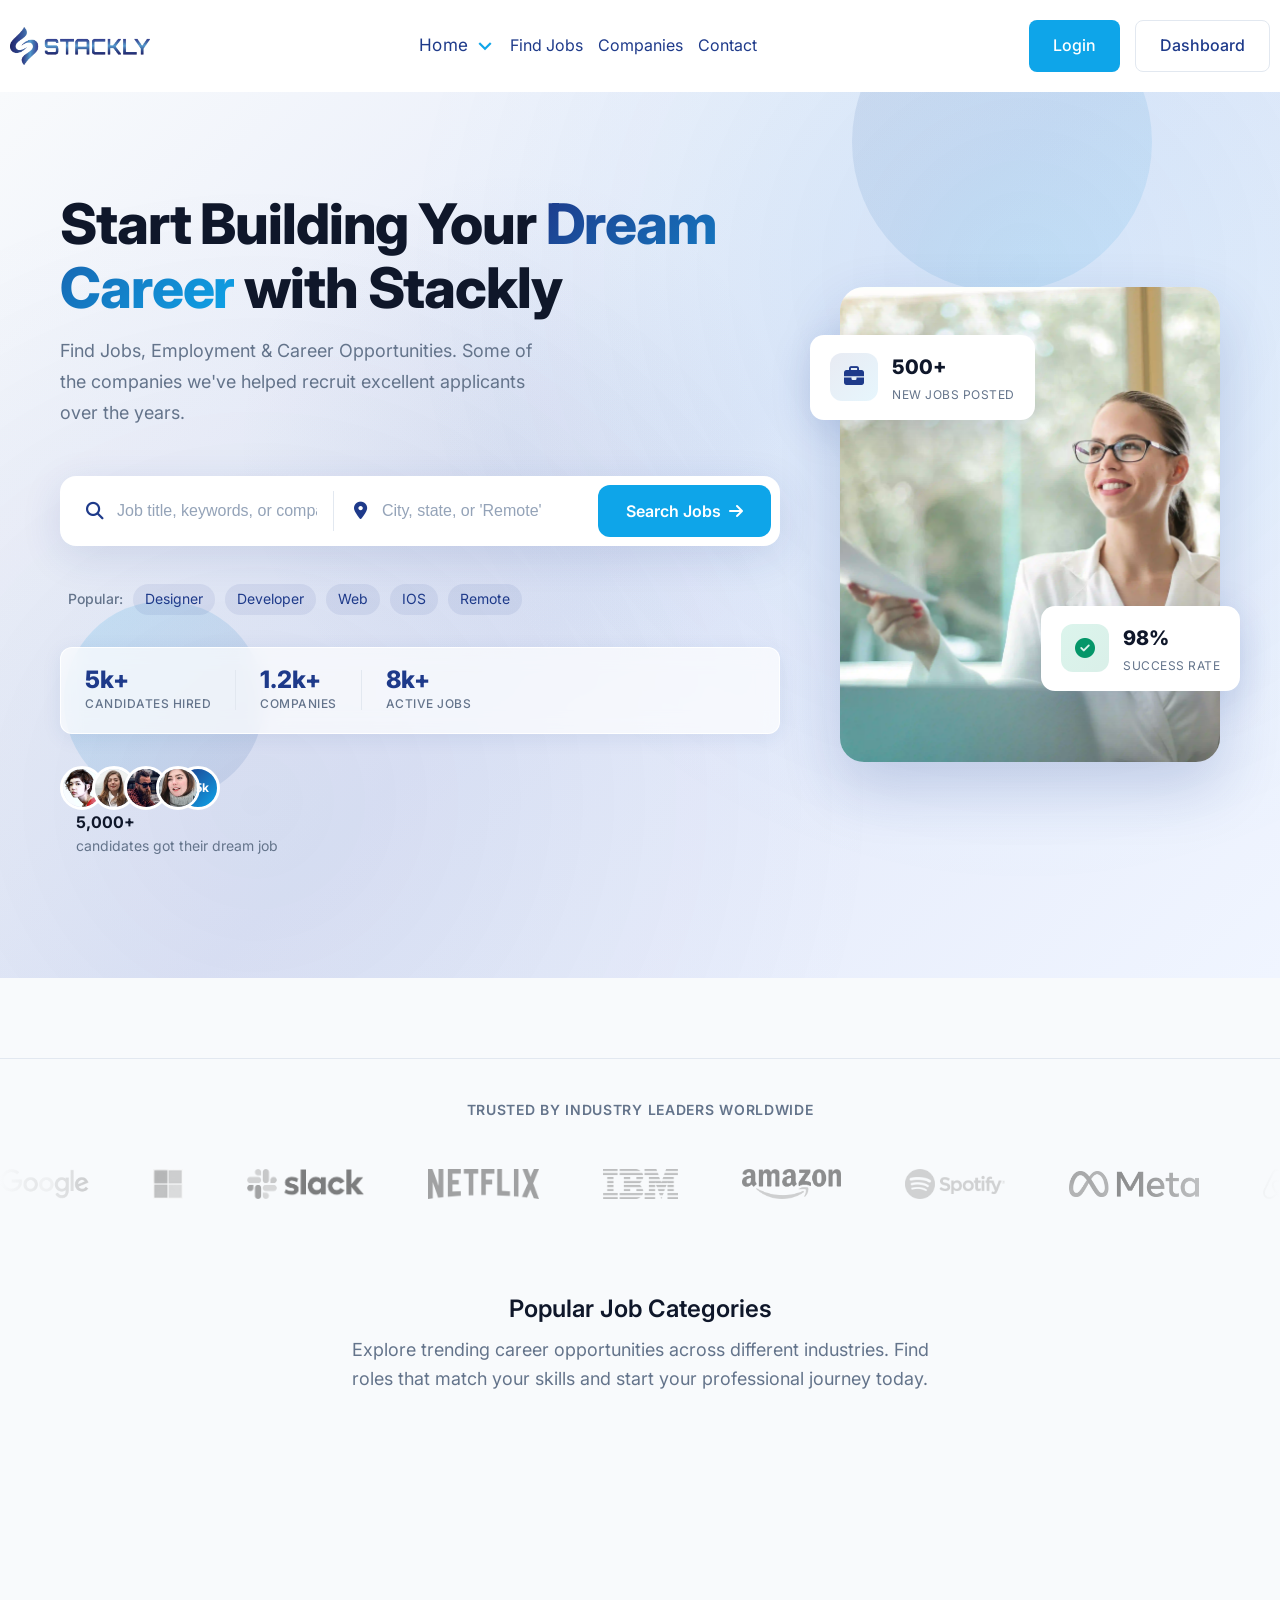
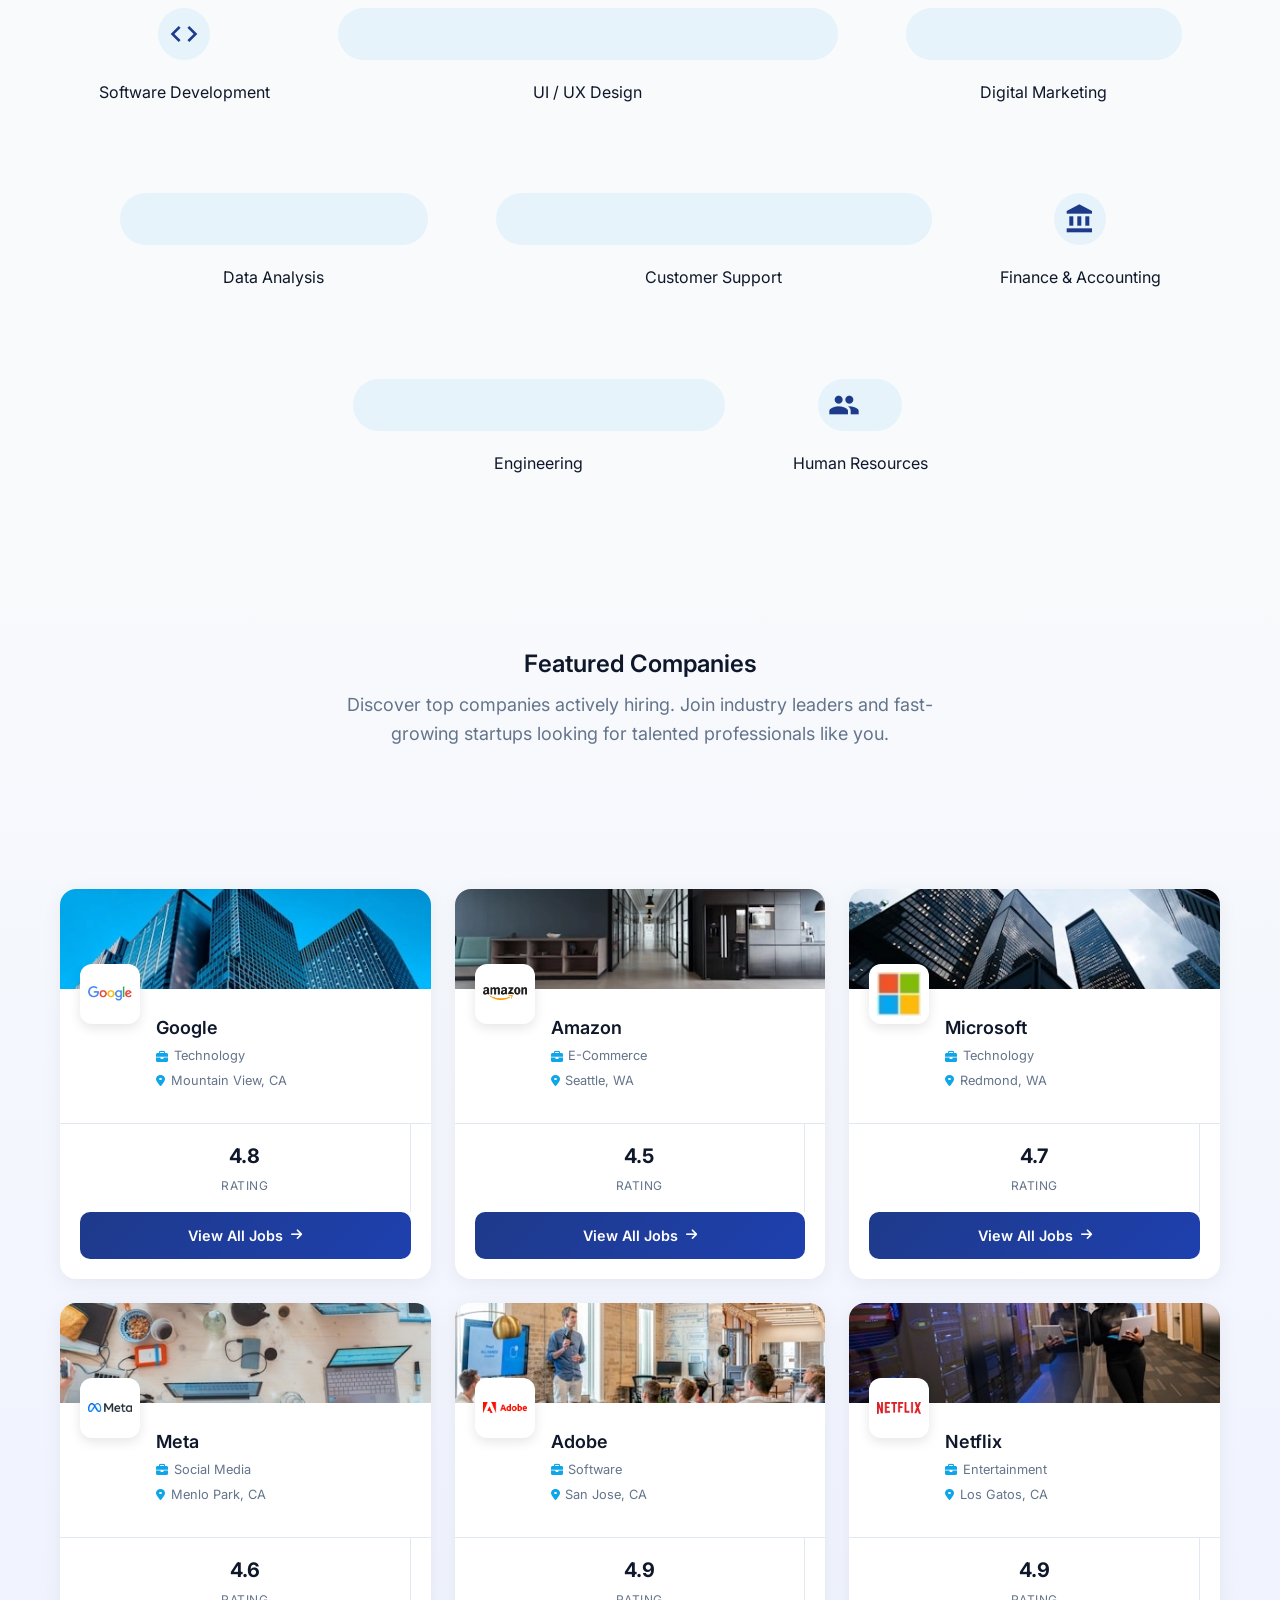
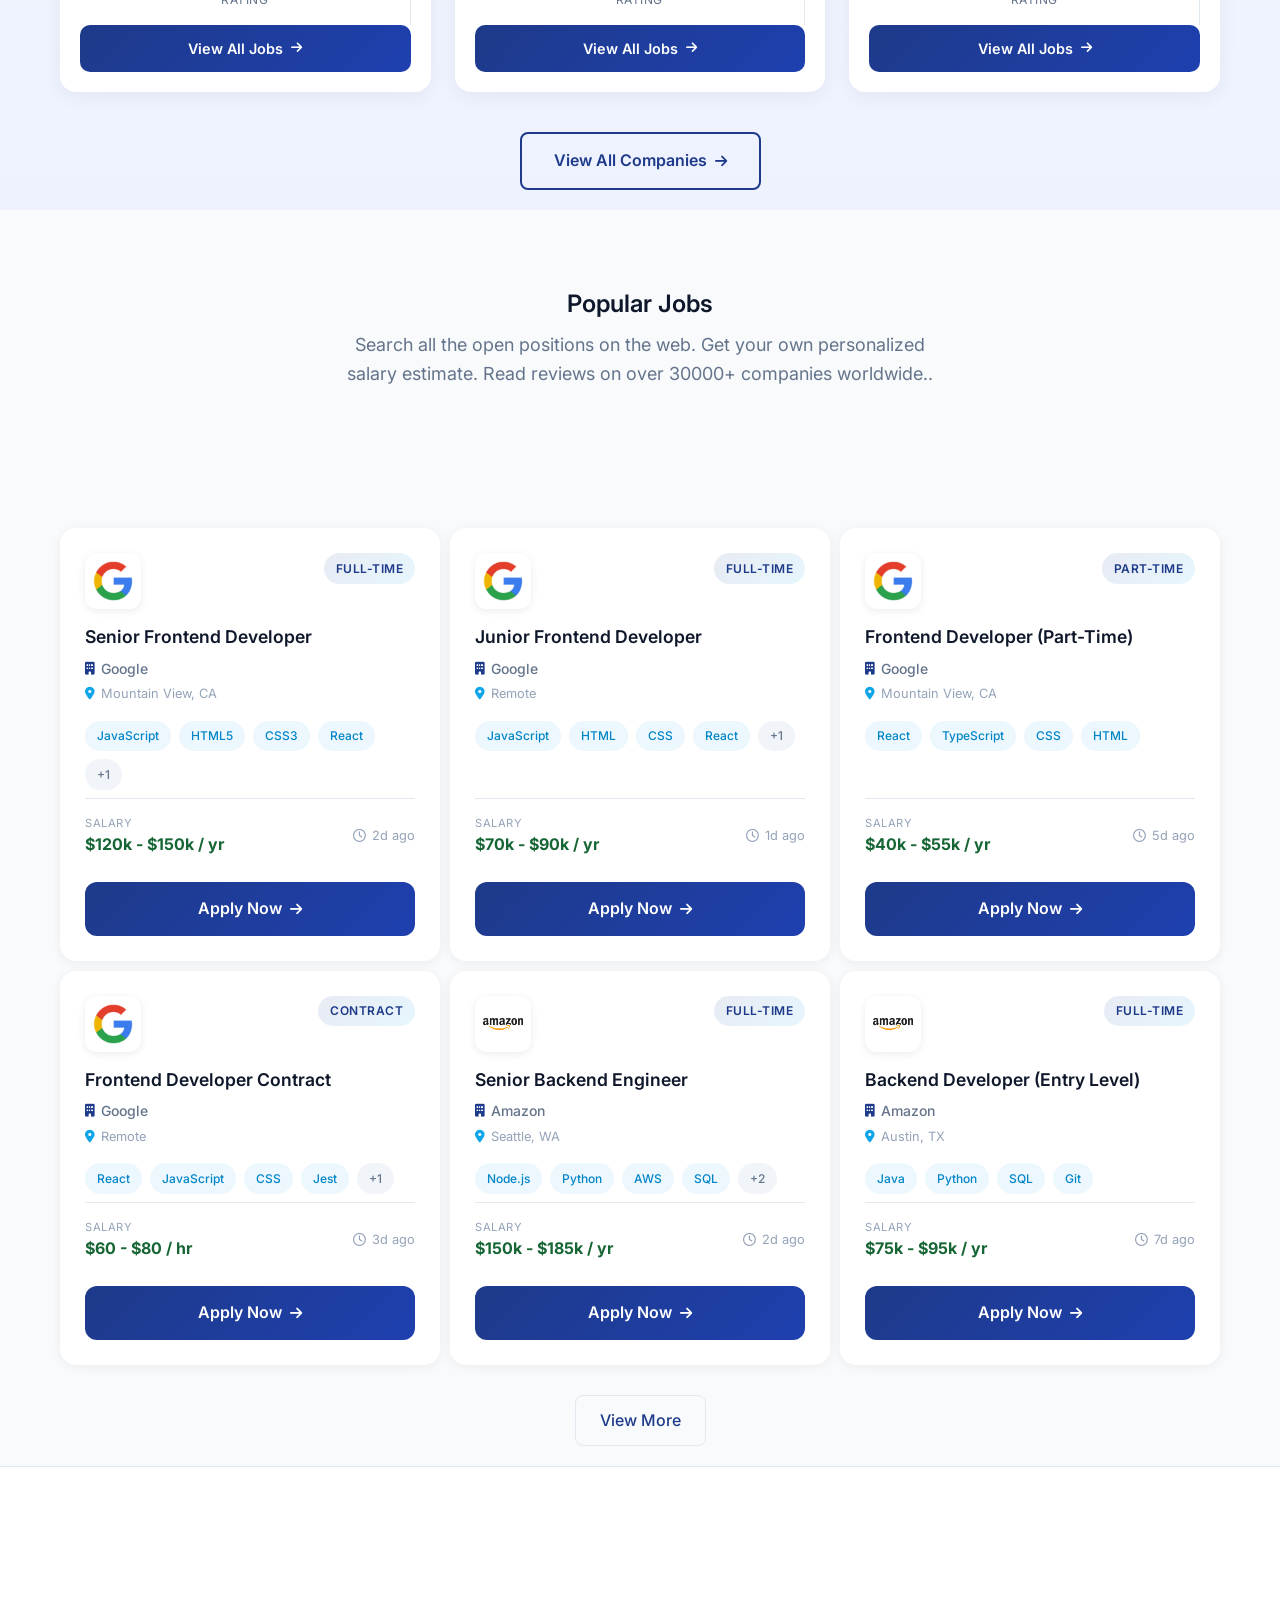
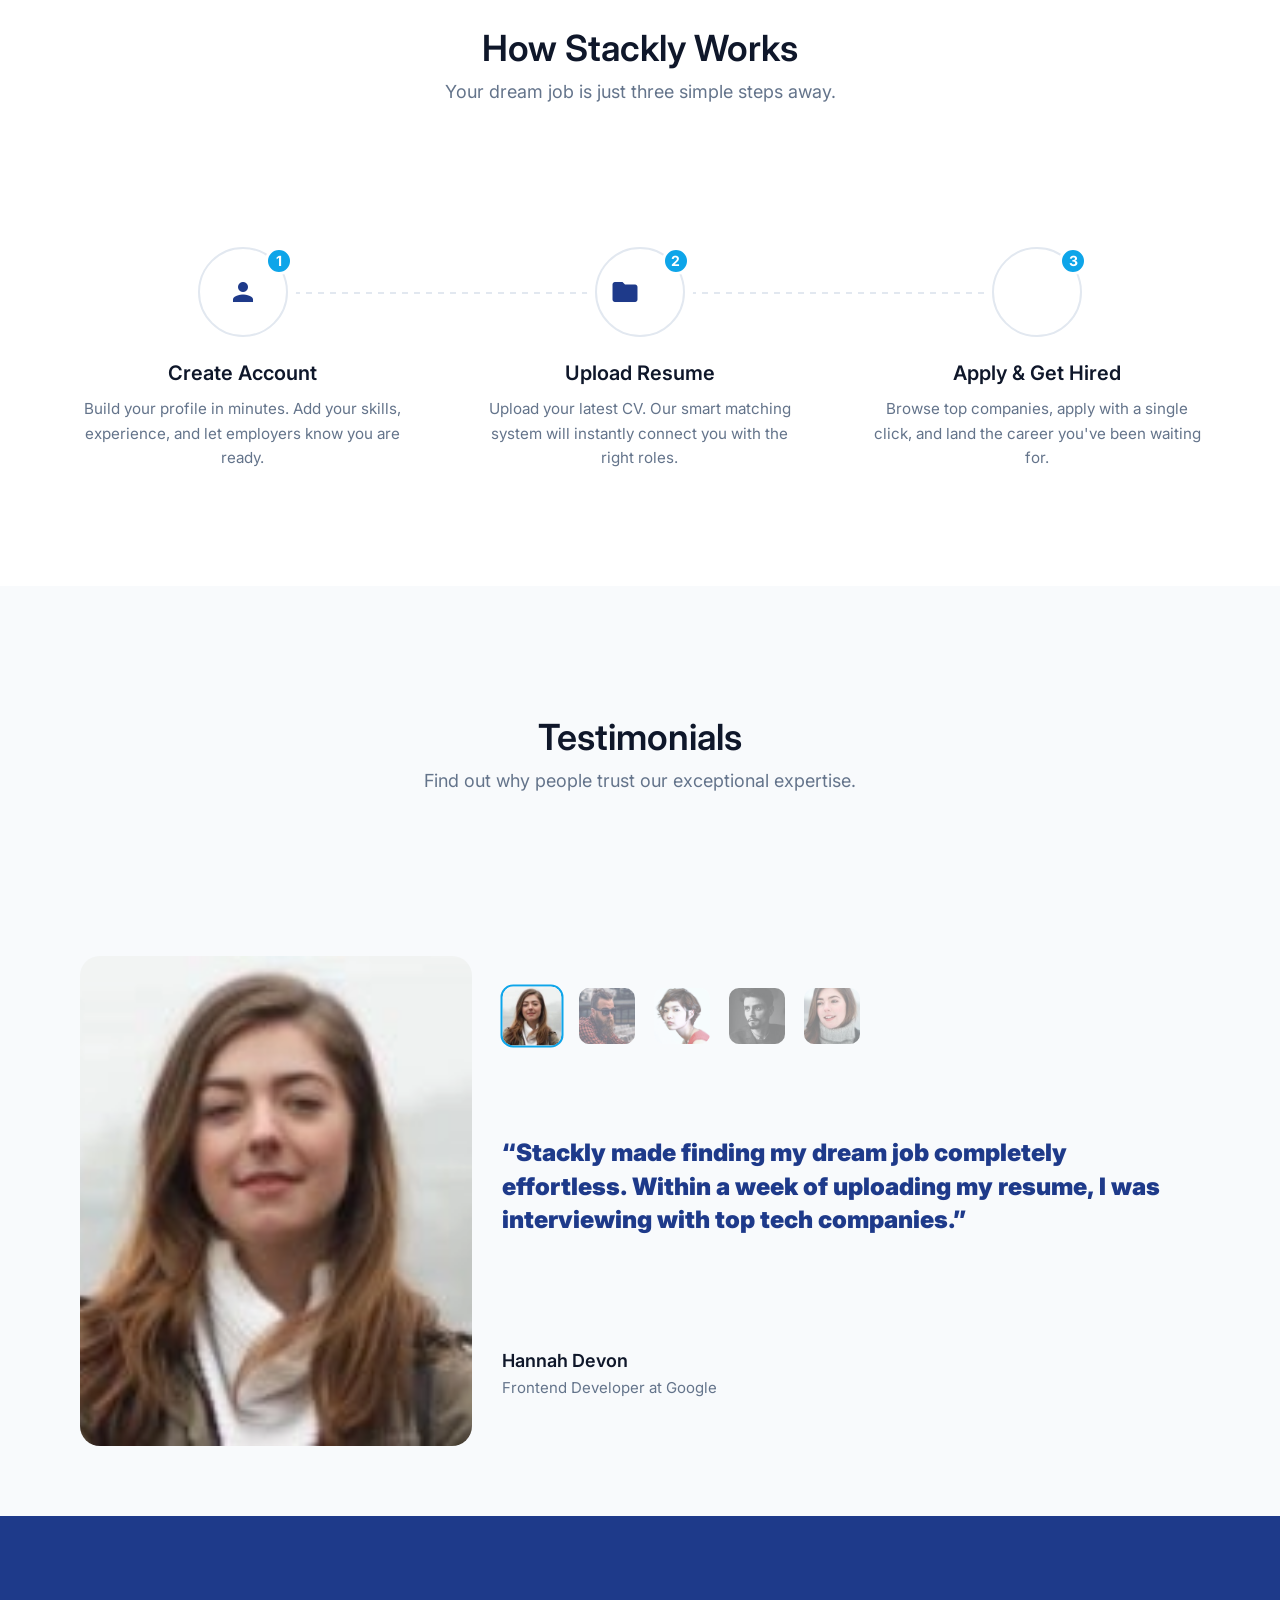
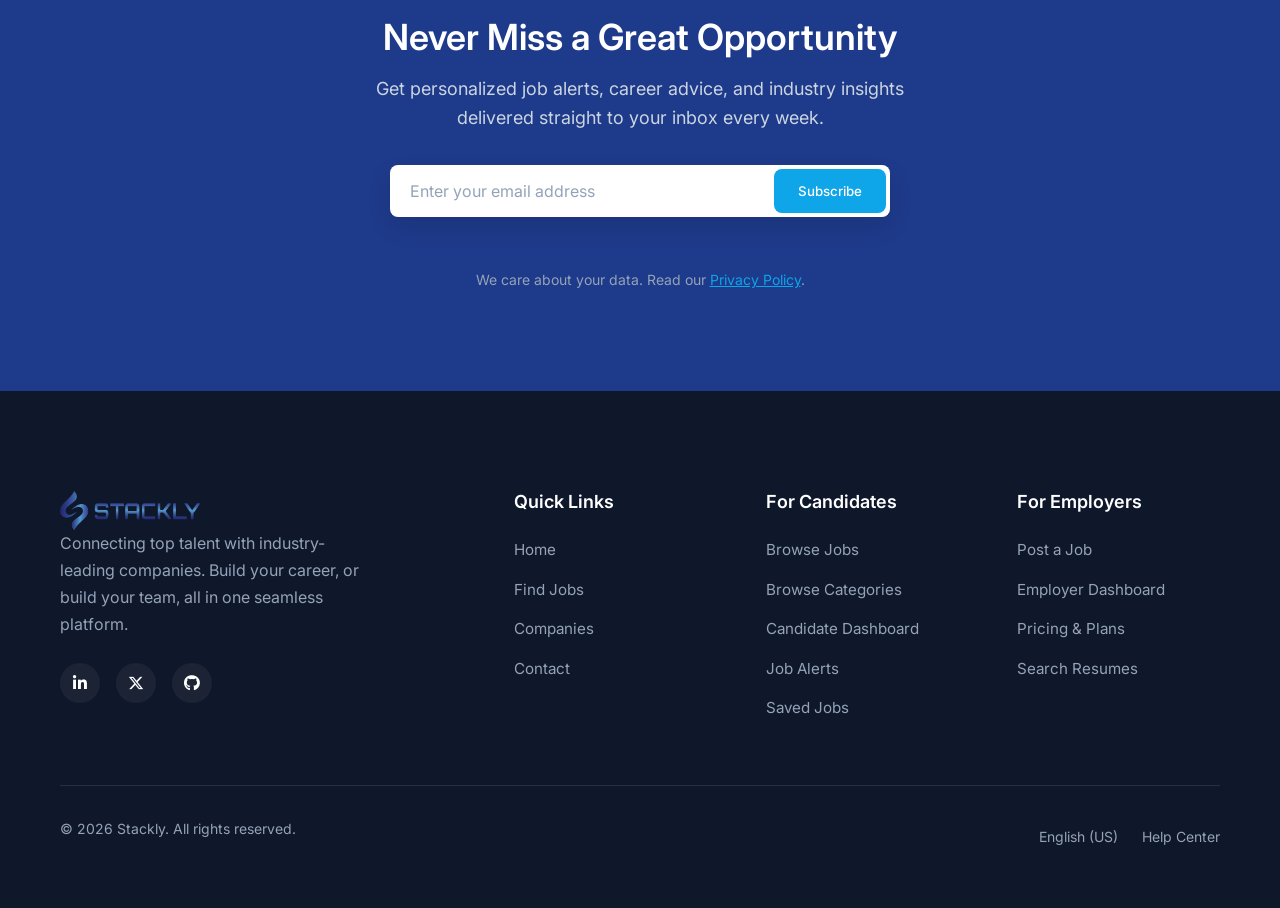
==== commit c8ecdd5e: "Created Homepage2" ====
--- a/index.html
+++ b/index.html
@@ -23,7 +23,15 @@
                 <img src="./assets/Stackly-logo-Blue.webp" alt="Stackly Logo" class="logo">
             </a>
             <nav class="menu-items" id="navMenu">
-                <a href="index.html" class="active">Home</a>
+                <div class="home-nav active">
+                    <a href="index.html" class="home-btn nav-link">Home</a>
+                    <span class="material-icons dropdown-icon" id="homeDropdownBtn">
+                        expand_more
+                    </span>
+                    <div class="home-select" id="homeDropdown">
+                        <a href="./Homepage2/index.html" class="nav-link">Home Page 2</a>
+                    </div>
+                </div>
                 <a href="jobs-listing.html">Find Jobs</a>
                 <a href="Company-listing.html">Companies</a>
                 <a href="contact.html">Contact</a>
@@ -881,6 +889,20 @@
                 }
             });
         });
+        const homeDropdownBtn = document.getElementById("homeDropdownBtn");
+        const homeDropdown = document.getElementById("homeDropdown");
+        const icon = document.querySelector(".dropdown-icon");
+
+        homeDropdownBtn.addEventListener("click", () => {
+            homeDropdown.classList.toggle("show");
+            icon.classList.toggle("rotate");
+        });
+        document.addEventListener("click", (e) => {
+            if (!homeDropdown.contains(e.target) && !homeDropdownBtn.contains(e.target)) {
+                homeDropdown.classList.remove("show");
+                icon.classList.remove("rotate");
+            }
+        });
     </script>
 </body>
 
--- a/style.css
+++ b/style.css
@@ -32,6 +32,70 @@
 }
 
 
+.home-nav {
+    position: relative;
+    display: flex;
+    align-items: center;
+    gap: 4px;
+    cursor: pointer;
+    z-index: 10;
+}
+
+.home-btn {
+    background: transparent;
+    border: none;
+    font-size: 16px;
+    cursor: pointer;
+    display: flex;
+    align-items: center;
+    gap: 6px;
+}
+
+.dropdown-icon {
+    font-size: 20px;
+    cursor: pointer;
+    color: var(--color-accent);
+    transition: 0.3s ease;
+}
+
+.dropdown-icon.rotate {
+    transform: rotate(180deg);
+}
+
+.home-select {
+    position: absolute;
+    top: 25px;
+    left: 0;
+    border: 1px solid #555454;
+    border-radius: 10px;
+    min-width: max-content;
+    box-shadow: 0 6px 20px rgba(0, 0, 0, 0.1);
+    display: none;
+    z-index: 100;
+    background-color: var(--bg);
+}
+
+.home-select.show {
+    display: block;
+}
+
+.home-select a {
+    display: block;
+    padding: 10px 14px;
+    color: var(--color-primary);
+    text-decoration: none;
+}
+
+.home-select a:hover {
+    color: var(--green-dark);
+}
+
+@media (max-width:768px) {
+    .home-select {
+        top: 50px;
+    }
+}
+
 .hero-section {
     position: relative;
     padding: 80px 0 100px;
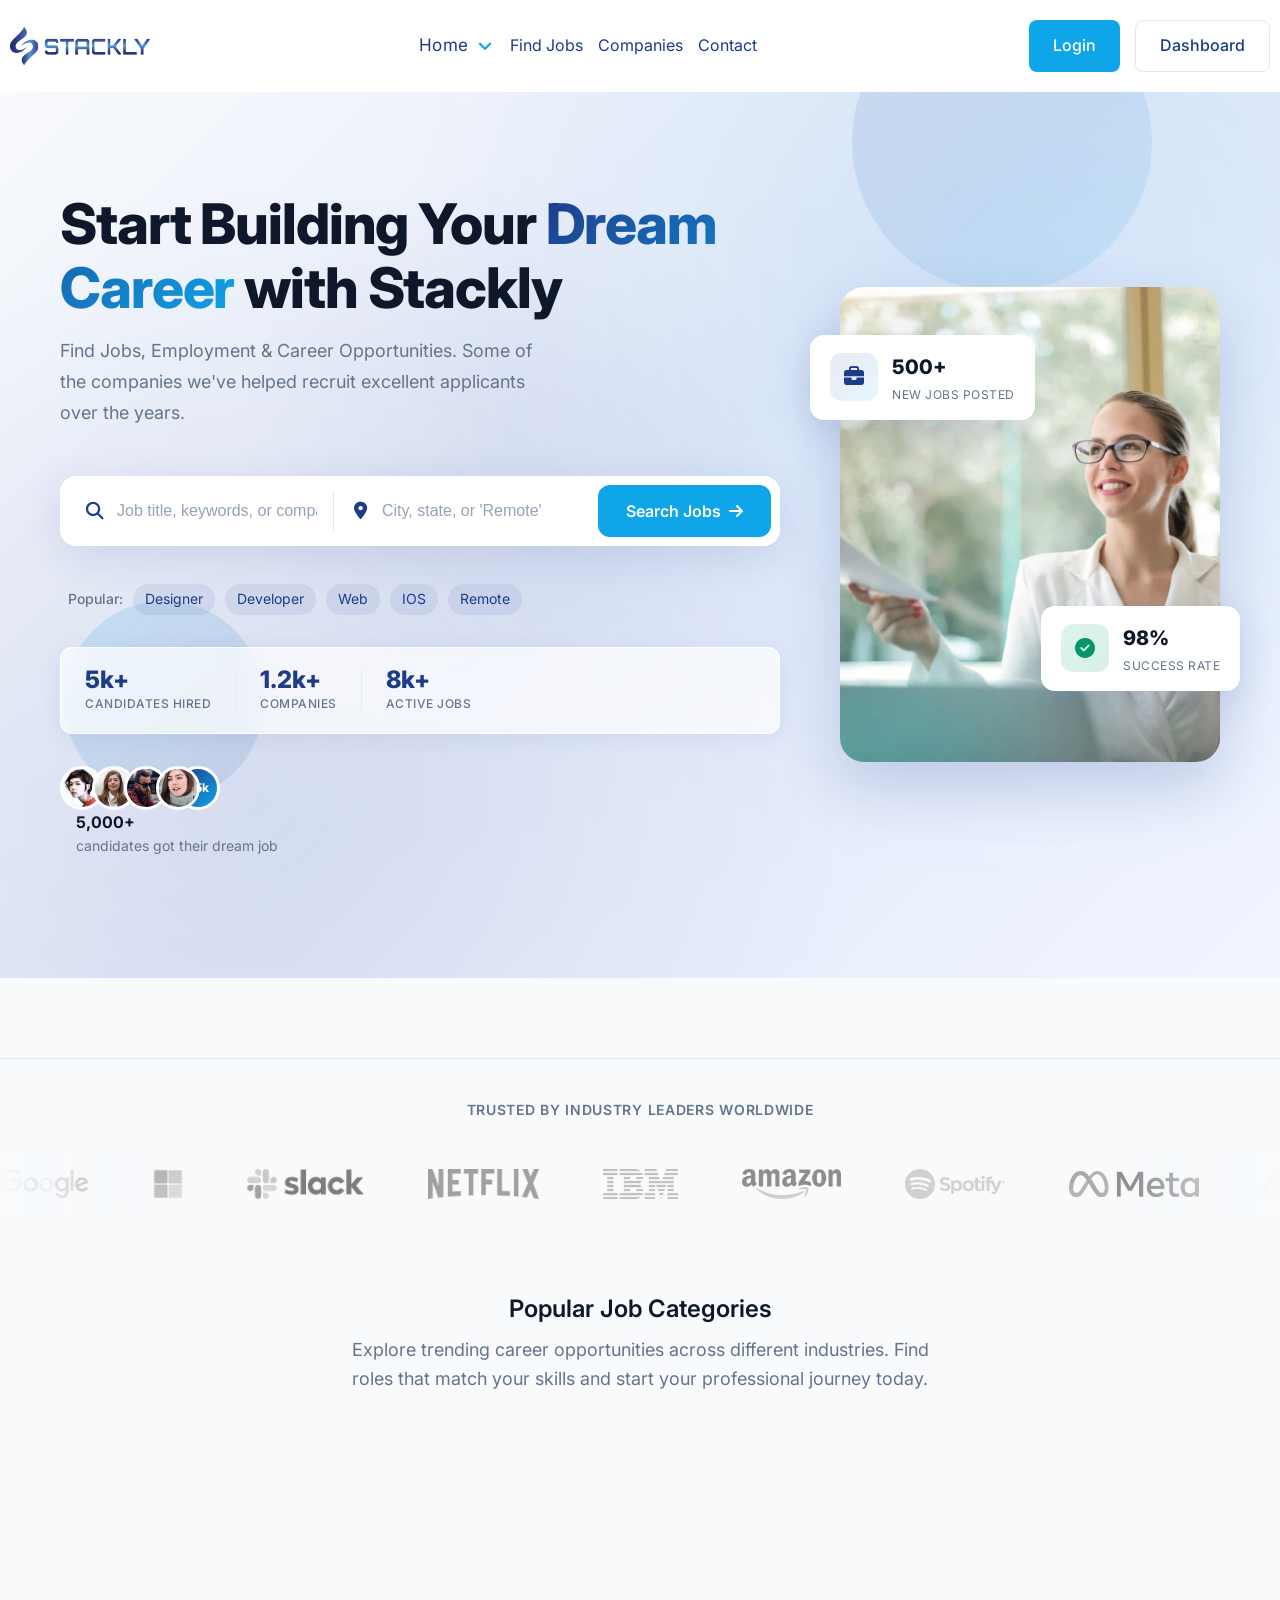
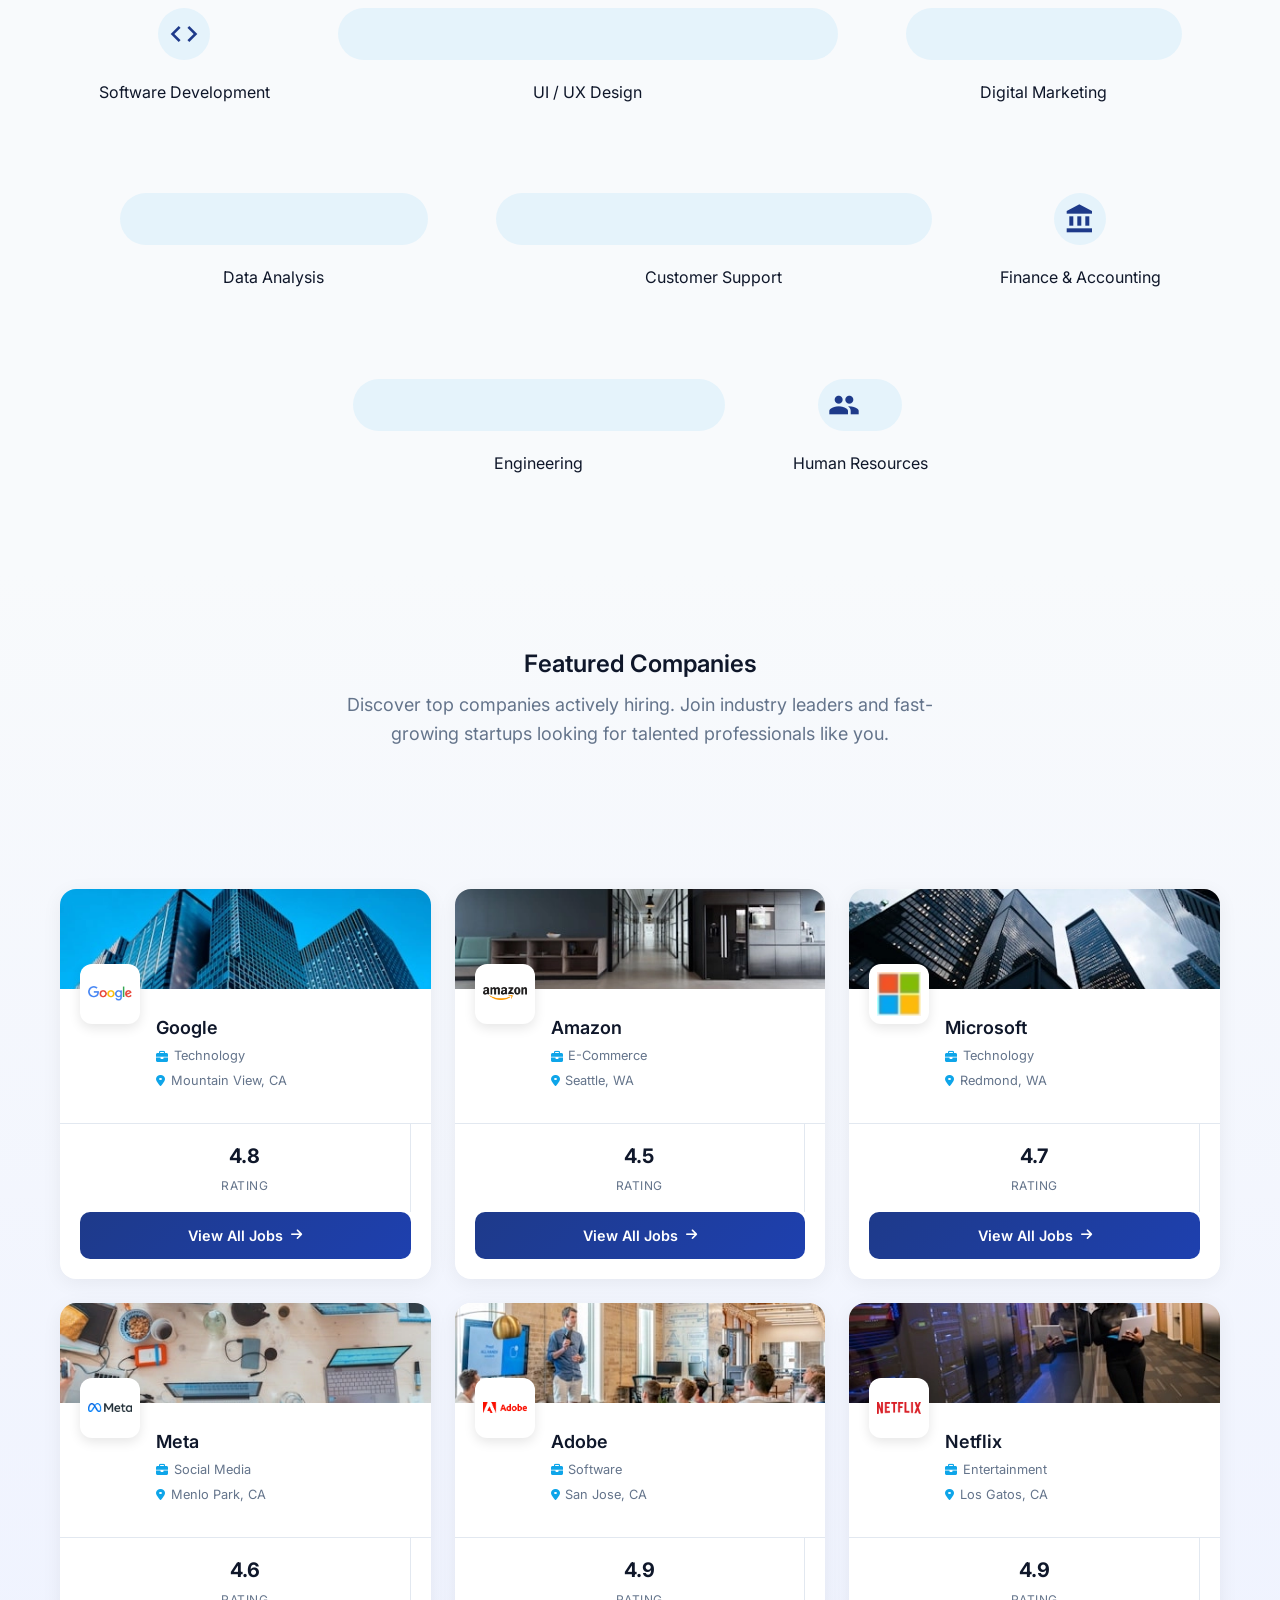
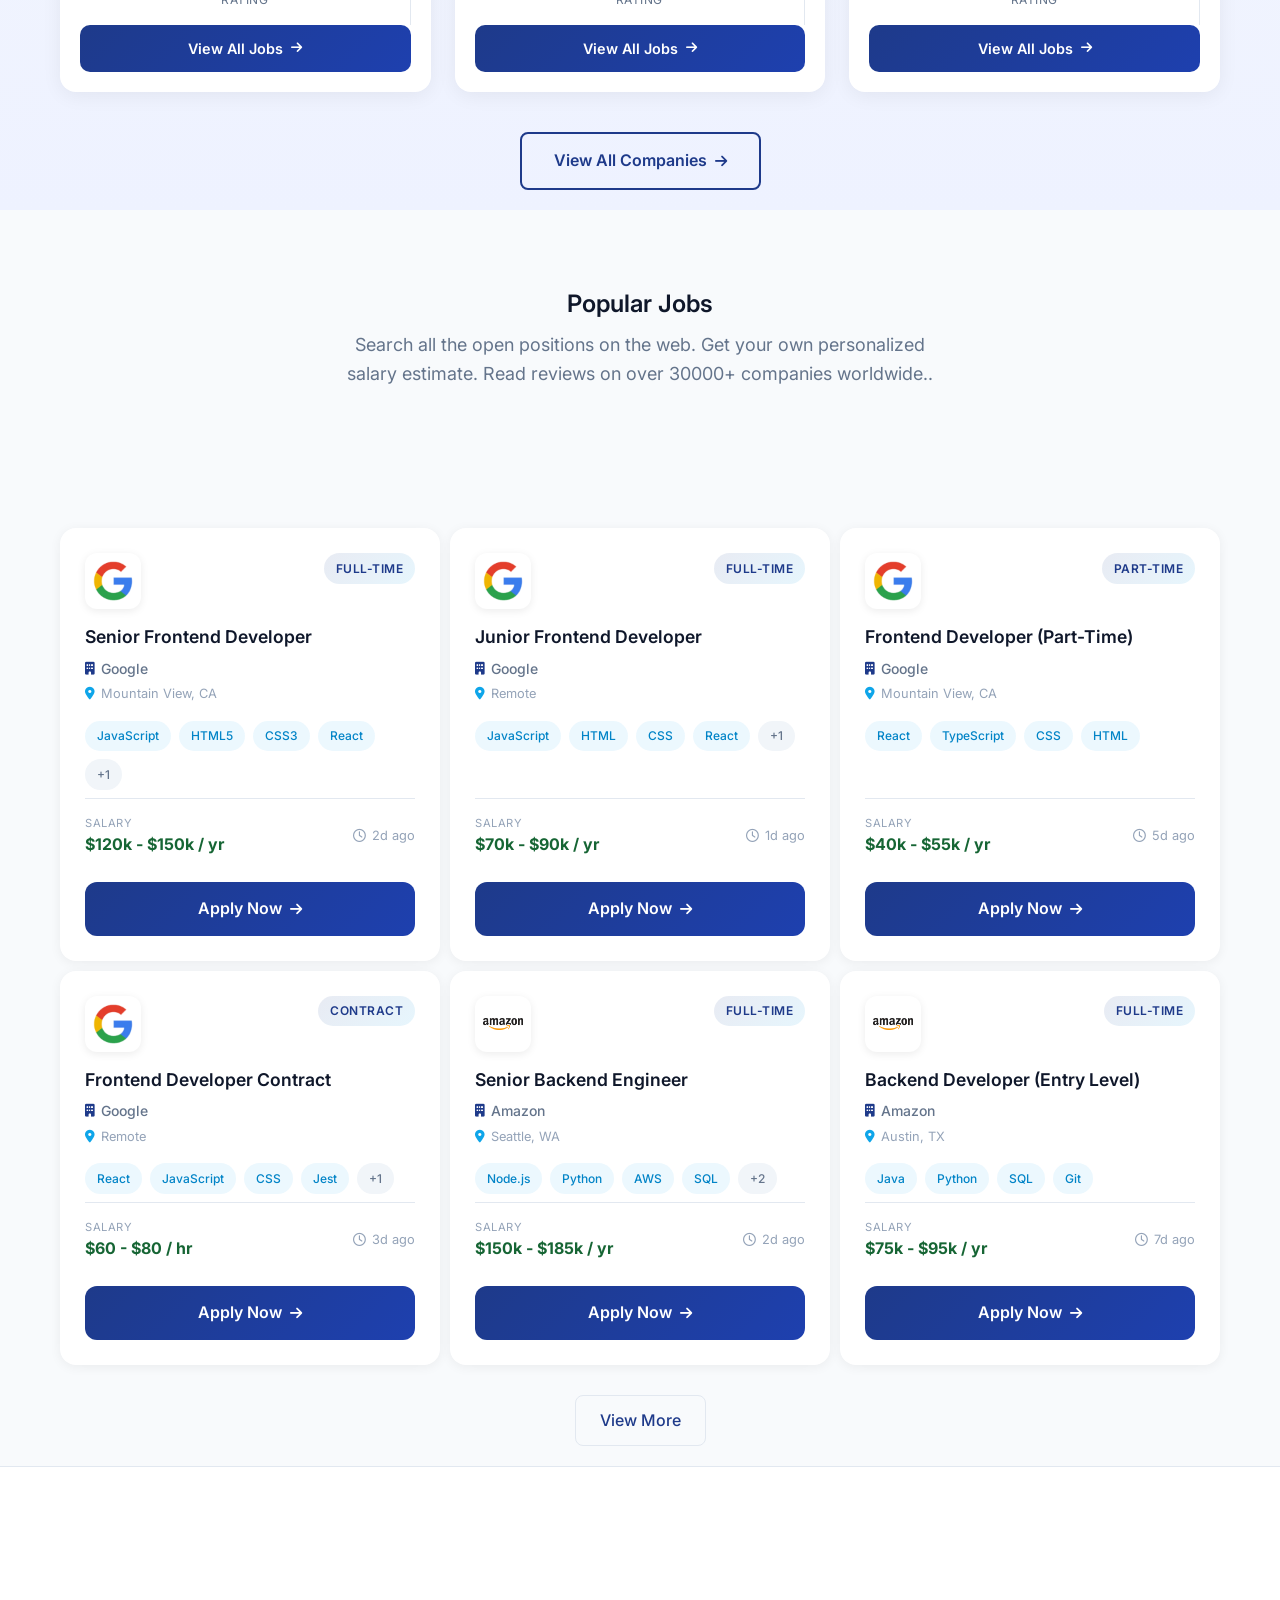
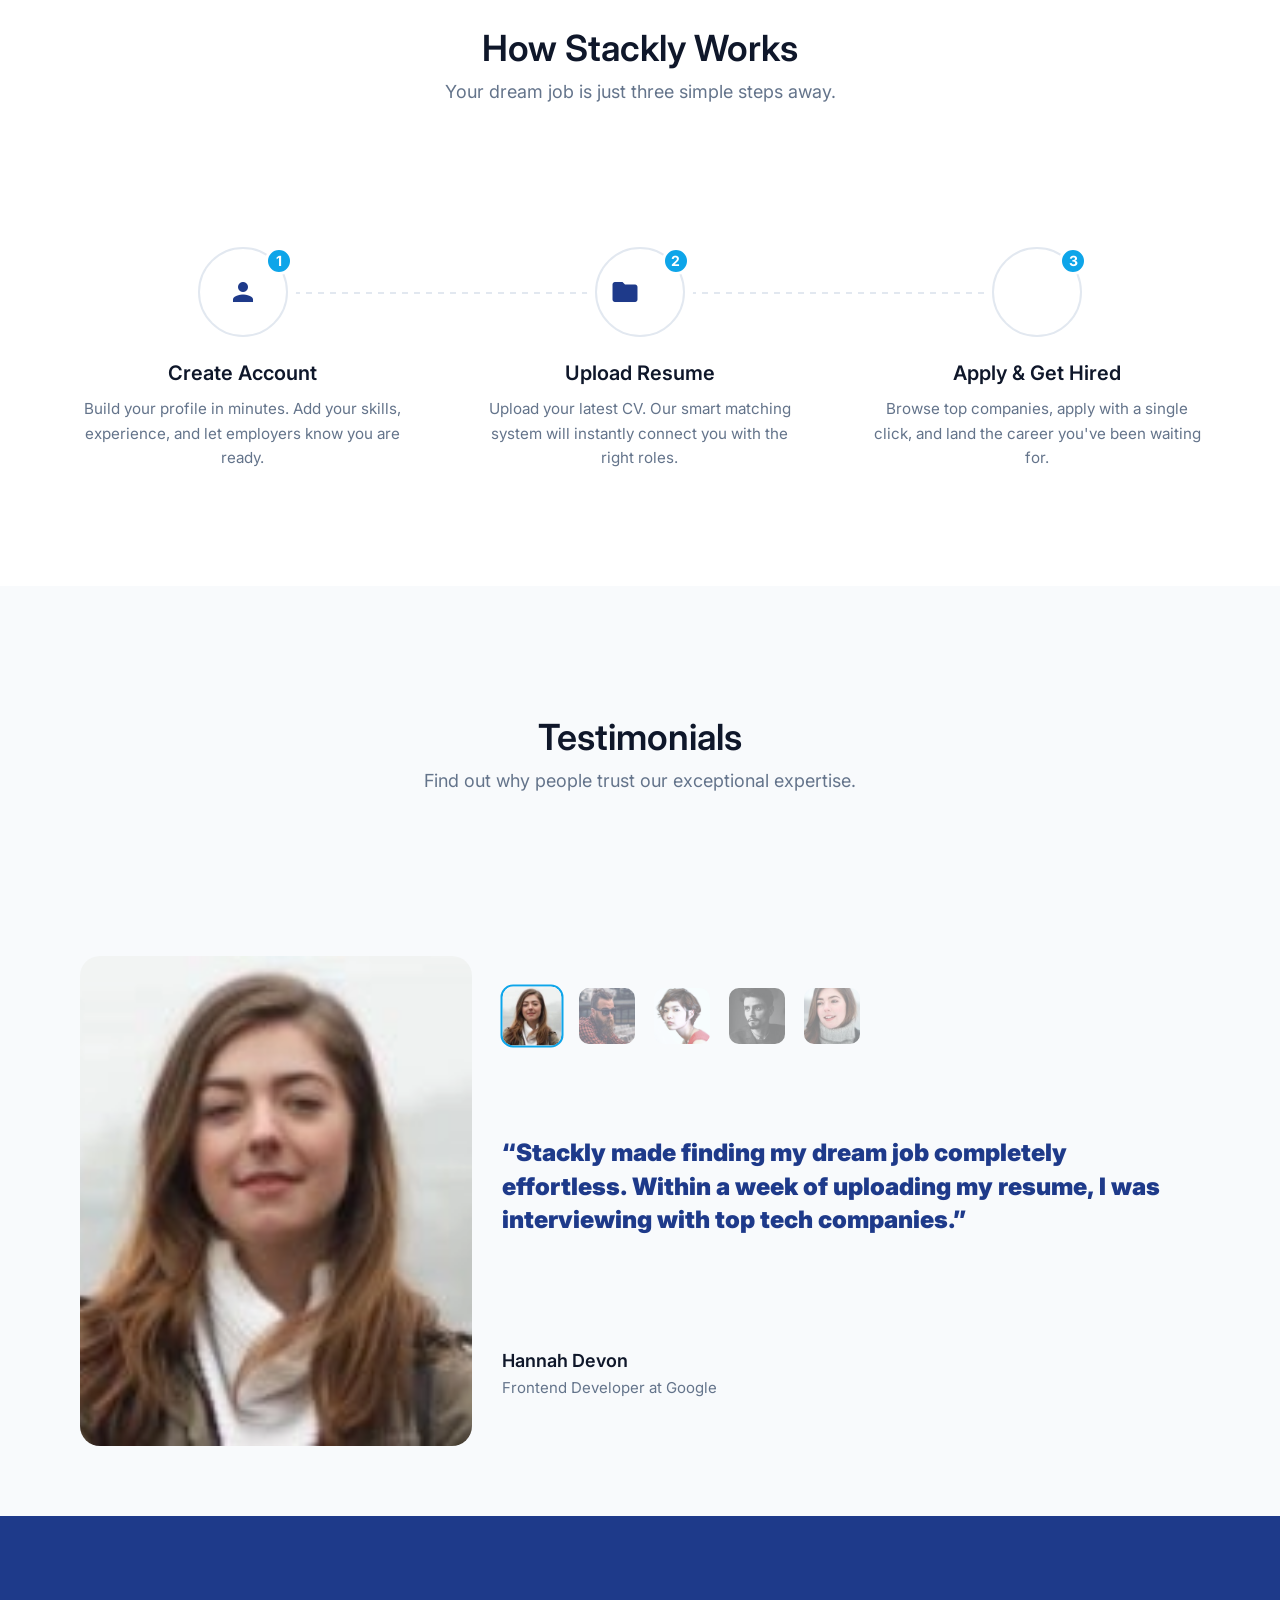
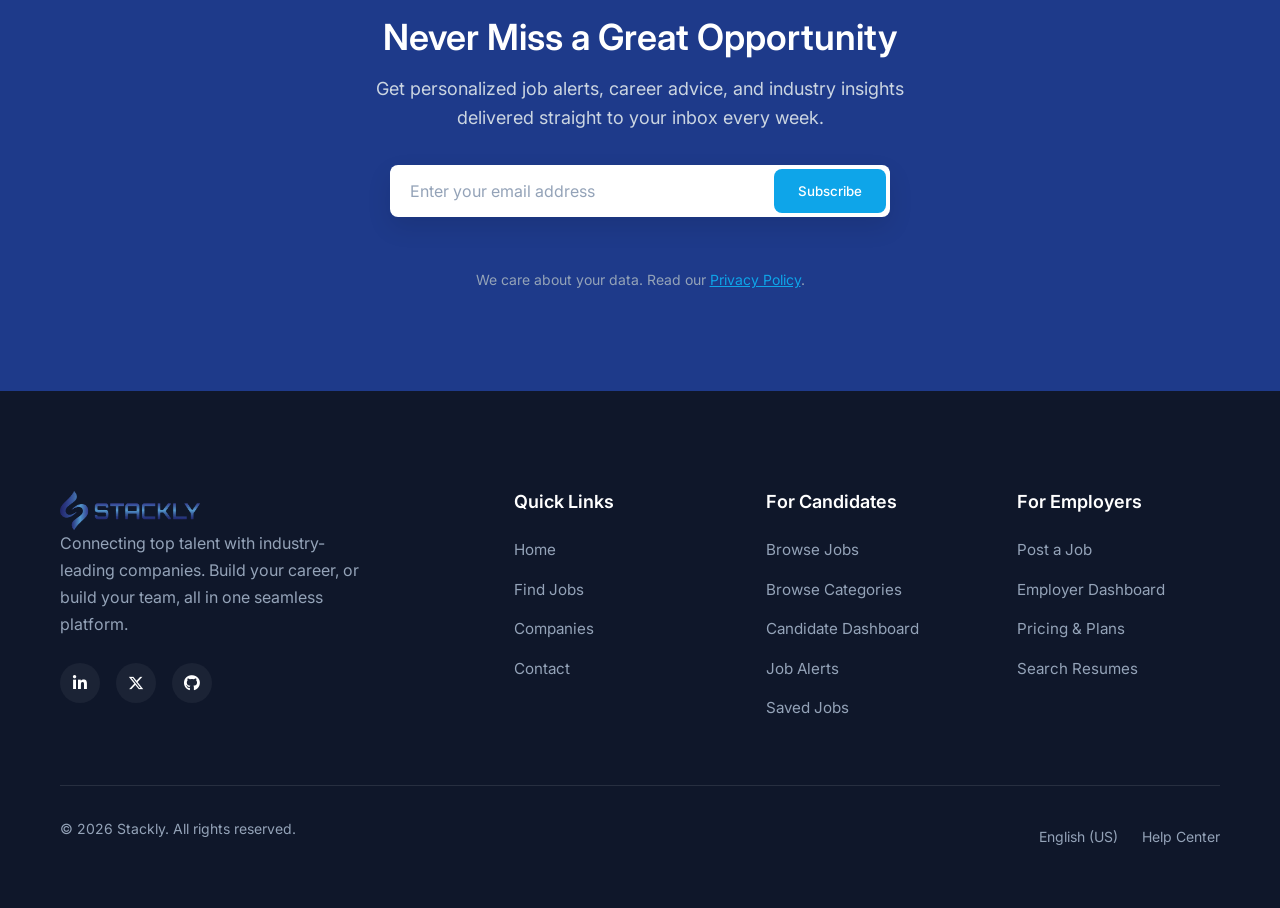
==== commit 8716ea67: "Fixed Bugs and added AOS Animation" ====
--- a/index.html
+++ b/index.html
@@ -13,6 +13,7 @@
         href="https://fonts.googleapis.com/css2?family=Inter:wght@300;400;500;600;700;800&family=Outfit:wght@400;600;700;800;900&display=swap"
         rel="stylesheet" />
     <link rel="stylesheet" href="https://cdnjs.cloudflare.com/ajax/libs/font-awesome/6.5.1/css/all.min.css">
+    <link href="https://unpkg.com/aos@2.3.1/dist/aos.css" rel="stylesheet">
 
 </head>
 
@@ -186,7 +187,7 @@
         </div>
     </section>
 
-    <section class="trust-section">
+    <section class="trust-section" data-aos="fade-up">
         <p class="trust-title">Trusted by industry leaders worldwide</p>
 
         <div class="marquee-container">
@@ -231,42 +232,42 @@
 
             <div class="categories-container">
 
-                <div class="category-card">
+                <div class="category-card" data-aos="fade-up" data-aos-delay="100">
                     <span class="material-icons">code</span>
                     <div class="category-name">Software Development</div>
                 </div>
 
-                <div class="category-card">
+                <div class="category-card" data-aos="fade-up" data-aos-delay="200">
                     <span class="material-icons">design_services</span>
                     <div class="category-name">UI / UX Design</div>
                 </div>
 
-                <div class="category-card">
+                <div class="category-card" data-aos="fade-up" data-aos-delay="300">
                     <span class="material-icons">campaign</span>
                     <div class="category-name">Digital Marketing</div>
                 </div>
 
-                <div class="category-card">
+                <div class="category-card" data-aos="fade-up" data-aos-delay="400">
                     <span class="material-icons">bar_chart</span>
                     <div class="category-name">Data Analysis</div>
                 </div>
 
-                <div class="category-card">
+                <div class="category-card" data-aos="fade-up" data-aos-delay="500">
                     <span class="material-icons">support_agent</span>
                     <div class="category-name">Customer Support</div>
                 </div>
 
-                <div class="category-card">
+                <div class="category-card" data-aos="fade-up" data-aos-delay="600">
                     <span class="material-icons">account_balance</span>
                     <div class="category-name">Finance & Accounting</div>
                 </div>
 
-                <div class="category-card">
+                <div class="category-card" data-aos="fade-up" data-aos-delay="700">
                     <span class="material-icons">engineering</span>
                     <div class="category-name">Engineering</div>
                 </div>
 
-                <div class="category-card">
+                <div class="category-card" data-aos="fade-up" data-aos-delay="800">
                     <span class="material-icons">groups</span>
                     <div class="category-name">Human Resources</div>
                 </div>
@@ -283,7 +284,7 @@
             </div>
 
             <div class="companies-grid">
-                <div class="company-card">
+                <div class="company-card" data-aos="fade-down" data-aos-delay="100">
                     <div class="company-banner">
                         <img src="./assets/company1.webp" alt="Office">
                     </div>
@@ -307,7 +308,7 @@
                             class="fas fa-arrow-right"></i></a>
                 </div>
 
-                <div class="company-card">
+                <div class="company-card" data-aos="fade-down" data-aos-delay="200">
                     <div class="company-banner">
                         <img src="./assets/company2.webp" alt="Office">
                     </div>
@@ -331,7 +332,7 @@
                             class="fas fa-arrow-right"></i></a>
                 </div>
 
-                <div class="company-card">
+                <div class="company-card" data-aos="fade-down" data-aos-delay="300">
                     <div class="company-banner">
                         <img src="./assets/company3.webp" alt="Office">
                     </div>
@@ -355,7 +356,7 @@
                         Jobs <i class="fas fa-arrow-right"></i></a>
                 </div>
 
-                <div class="company-card">
+                <div class="company-card" data-aos="fade-down" data-aos-delay="400">
                     <div class="company-banner">
                         <img src="./assets/company4.webp" alt="Office">
                     </div>
@@ -379,7 +380,7 @@
                             class="fas fa-arrow-right"></i></a>
                 </div>
 
-                <div class="company-card">
+                <div class="company-card" data-aos="fade-down" data-aos-delay="500">
                     <div class="company-banner">
                         <img src="./assets/company5.webp" alt="Office">
                     </div>
@@ -403,7 +404,7 @@
                             class="fas fa-arrow-right"></i></a>
                 </div>
 
-                <div class="company-card">
+                <div class="company-card" data-aos="fade-down" data-aos-delay="600">
                     <div class="company-banner">
                         <img src="./assets/company6.webp" alt="Office">
                     </div>
@@ -459,7 +460,7 @@
 
             <div class="process-grid">
 
-                <div class="process-step">
+                <div class="process-step" data-aos="fade">
                     <div class="step-icon-wrapper">
                         <div class="step-number">1</div>
                         <div class="step-icon">
@@ -472,7 +473,7 @@
                         know you are ready.</p>
                 </div>
 
-                <div class="process-step">
+                <div class="process-step" data-aos="fade">
                     <div class="step-icon-wrapper">
                         <div class="step-number">2</div>
                         <div class="step-icon">
@@ -485,7 +486,7 @@
                         with the right roles.</p>
                 </div>
 
-                <div class="process-step">
+                <div class="process-step" data-aos="fade">
                     <div class="step-icon-wrapper">
                         <div class="step-number">3</div>
                         <div class="step-icon">
@@ -500,7 +501,7 @@
             </div>
         </div>
     </section>
-    <section class="testimonial">
+    <section class="testimonial" data-aos="fade-up">
         <div class="container">
             <div class="section-header text-center">
                 <h2>Testimonials</h2>
@@ -530,7 +531,7 @@
             </div>
         </div>
     </section>
-    <section class="newsletter-section">
+    <section class="newsletter-section" data-aos="fade-down">
         <div class="container newsletter-container">
             <div class="newsletter-content">
                 <h2>Never Miss a Great Opportunity</h2>
@@ -584,7 +585,7 @@
                 <div class="footer-links-col">
                     <h4 class="footer-title">For Candidates</h4>
                     <ul class="footer-list">
-                        <li><a href="jobs.html">Browse Jobs</a></li>
+                        <li><a href="404page.html">Browse Jobs</a></li>
                         <li><a href="404page.html">Browse Categories</a></li>
                         <li><a href="404page.html">Candidate Dashboard</a></li>
                         <li><a href="404page.html">Job Alerts</a></li>
@@ -611,6 +612,14 @@
             </div>
         </div>
     </footer>
+    <script src="https://unpkg.com/aos@2.3.1/dist/aos.js"></script>
+    <script>
+        AOS.init({
+            duration: 1000,
+            once: true,
+            offset: 100
+        });
+    </script>
     <script src="script.js"></script>
     <script>
         document.addEventListener("DOMContentLoaded", () => {
@@ -676,7 +685,7 @@
                         ).join('');
 
                         const cardHTML = `
-                <div class="job-card-new">
+                <div class="job-card-new"  data-aos="fade-up">
                     <div class="card-header">
                         <div class="company-logo-wrapper">
                             <img src="${job.logo}" alt="${job.company}" class="company-logo">
--- a/style.css
+++ b/style.css
@@ -72,7 +72,8 @@
     box-shadow: 0 6px 20px rgba(0, 0, 0, 0.1);
     display: none;
     z-index: 100;
-    background-color: var(--bg);
+    background-color: var(--color-bg-body);
+    z-index: 100;
 }
 
 .home-select.show {
